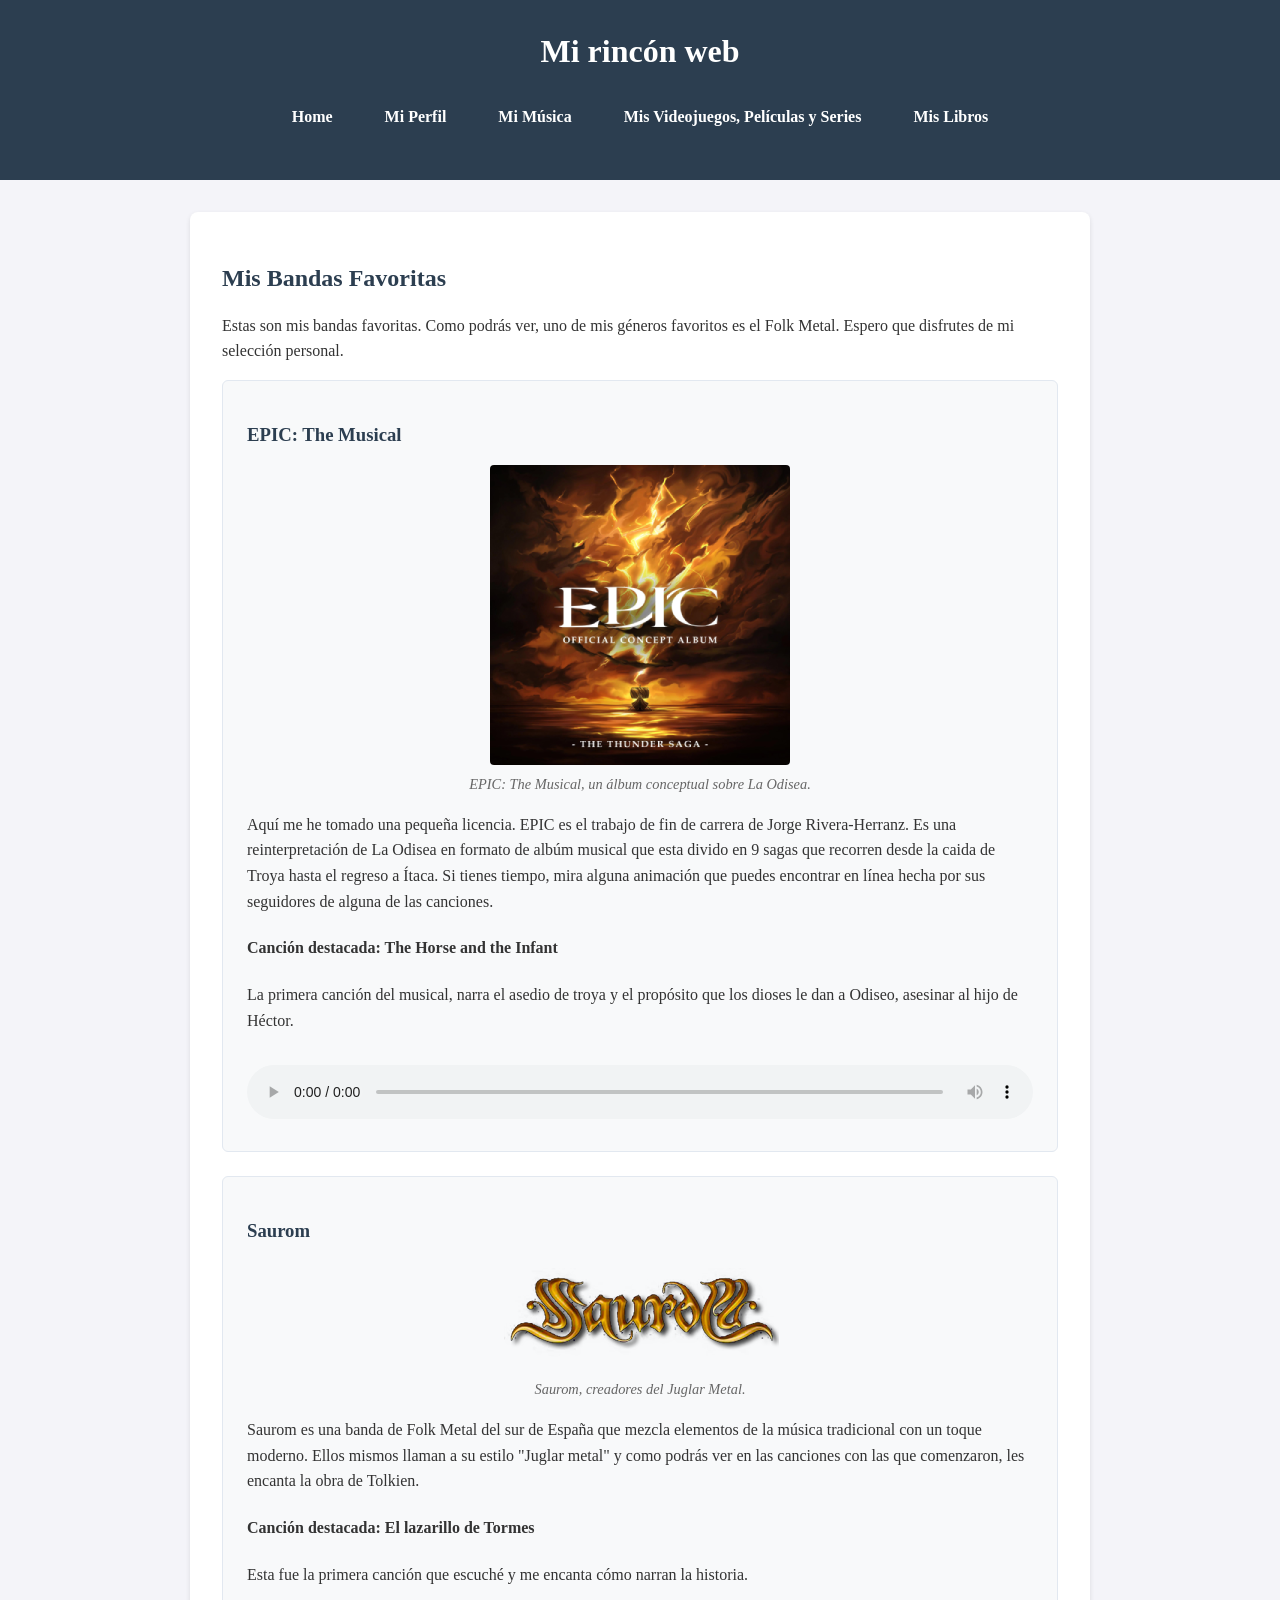
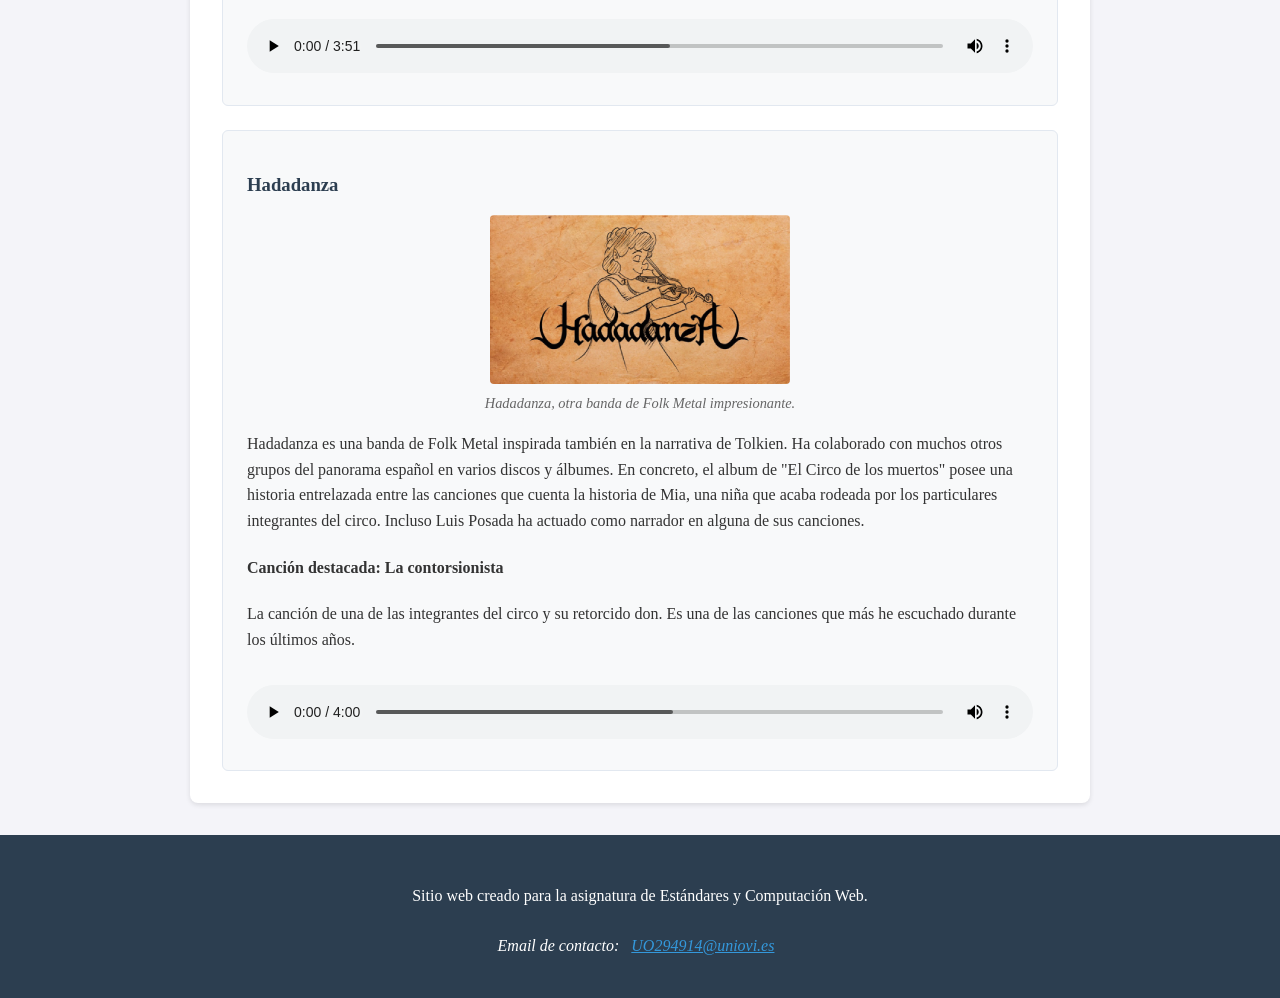
==== pagina-personal/audio.html @ d8413538 "Add files via upload" ====
<!DOCTYPE html>
<html lang="es">
<head>
    <meta charset="UTF-8">
    <meta name="viewport" content="width=device-width, initial-scale=1.0">
    <title>Mi Música - Mi rincón web</title>
    <meta name="description" content="Recopilación de mis bandas favoritas.">
    <link rel="stylesheet" href="style.css">
</head>
<body>
    <header>
        <h1>Mi rincón web</h1>
        <nav>
            <a href="index.html">Home</a>
            <a href="profile.html">Mi Perfil</a>
            <a href="audio.html">Mi Música</a>
            <a href="multimedia.html">Mis Videojuegos, Películas y Series</a>
            <a href="books.html">Mis Libros</a>
        </nav>
    </header>

    <main>
        <section>
            <h2>Mis Bandas Favoritas</h2>
            <p>Estas son mis bandas favoritas. Como podrás ver, uno de mis géneros favoritos es el Folk Metal. Espero que disfrutes de mi selección personal.</p>

            <article>
                <h3>EPIC: The Musical</h3>
                <figure>
                    <img src="multimedia/photo/epic.png" alt="Logo de EPIC: The Musical">
                    <figcaption>EPIC: The Musical, un álbum conceptual sobre La Odisea.</figcaption>
                </figure>
                <p>Aquí me he tomado una pequeña licencia. EPIC es el trabajo de fin de carrera de Jorge Rivera-Herranz. Es una reinterpretación de La Odisea en formato de albúm musical que esta divido en 9 sagas que recorren desde la caida de Troya hasta el regreso a Ítaca. Si tienes tiempo, mira alguna animación que puedes encontrar en línea hecha por sus seguidores de alguna de las canciones.</p>
                <h4>Canción destacada: The Horse and the Infant</h4>
                <p>La primera canción del musical, narra el asedio de troya y el propósito que los dioses le dan a Odiseo, asesinar al hijo de Héctor.</p>
                <audio controls preload="metadata">
                    <source src="multimedia/audio/epic_song.mp3" type="audio/mpeg">
                    Tu navegador no soporta el elemento de audio.
                </audio>
            </article>
            
            <article>
                <h3>Saurom</h3>
                <figure>
                    <img src="multimedia/photo/saurom.png" alt="Logo de Saurom">
                    <figcaption>Saurom, creadores del Juglar Metal.</figcaption>
                </figure>
                <p>Saurom es una banda de Folk Metal del sur de España que mezcla elementos de la música tradicional con un toque moderno. Ellos mismos llaman a su estilo "Juglar metal" y como podrás ver en las canciones con las que comenzaron, les encanta la obra de Tolkien.</p>
                <h4>Canción destacada: El lazarillo de Tormes</h4>
                <p>Esta fue la primera canción que escuché y me encanta cómo narran la historia.</p>
                <audio controls preload="metadata">
                    <source src="multimedia/audio/saurom_song.mp3" type="audio/mpeg">
                    Tu navegador no soporta el elemento de audio.
                </audio>
            </article>

            <article>
                <h3>Hadadanza</h3>
                <figure>
                    <img src="multimedia/photo/hadadanza.png" alt="Logo de Hadadanza">
                    <figcaption>Hadadanza, otra banda de Folk Metal impresionante.</figcaption>
                </figure>
                <p>Hadadanza es una banda de Folk Metal inspirada también en la narrativa de Tolkien. Ha colaborado con muchos otros grupos del panorama español en varios discos y álbumes. En concreto, el album de "El Circo de los muertos" posee una historia entrelazada entre las canciones que cuenta la historia de Mia, una niña que acaba rodeada por los particulares integrantes del circo. Incluso Luis Posada ha actuado como narrador en alguna de sus canciones.</p>                
                <h4>Canción destacada: La contorsionista</h4>
                <p>La canción de una de las integrantes del circo y su retorcido don. Es una de las canciones que más he escuchado durante los últimos años.</p>
                <audio controls preload="metadata">
                    <source src="multimedia/audio/hadadanza_song.mp3" type="audio/mpeg">
                    Tu navegador no soporta el elemento de audio.
                </audio>
            </article>

        </section>
    </main>

    <footer>
        <p>Sitio web creado para la asignatura de Estándares y Computación Web.</p>
        <address>
            Email de contacto: <a href="mailto:UO294914@uniovi.es">UO294914@uniovi.es</a>
        </address>
    </footer>
</body>
</html>
---- pagina-personal/style.css ----
body {
    line-height: 1.6;
    margin: 0;
    padding: 0;
    background-color: #f4f4f9;
    color: #333;
}

header {
    background-color: #2c3e50;
    color: white;
    padding: 1rem;
    text-align: center;
}

nav {
    display: flex;
    justify-content: center;
    flex-wrap: wrap; 
    gap: 1rem;
    margin-top: 1rem;
}

nav a, 
nav a:visited {
    color: #ffffff;
    text-decoration: none; 
    font-weight: bold;
    padding: 1rem;
    border-radius: 0.25rem;
    border: 0.125rem solid transparent;
    transition: all 0.3s ease;
    display: inline-block;
}

nav a:hover, 
nav a:focus {
    background-color: #ffffff;
    color: #2c3e50;
    border: 0.125rem solid #ffffff;
    outline: none;
}

main {
    max-width: 56.25rem;
    margin: 1rem auto;
    padding: 0 1rem;
}

section {
    background: white;
    padding: 1.5rem;
    margin-bottom: 2rem;
    border-radius: 0.5rem;
    box-shadow: 0 0.125rem 0.3125rem rgba(0,0,0,0.1);
}

h1, h2, h3 {
    color: #2c3e50;
    line-height: 1.2;
}

header h1 {
    color: white;
    font-size: 2rem;
    margin: 0;
}

figure {
    margin: 0;
    text-align: center;
}

img {
    max-width: 100%;
    height: auto;
    border-radius: 0.25rem;
    display: block;
    margin: 0 auto;
}

video {
    width: 100%;
    max-width: 100%;
    height: auto;
    aspect-ratio: 16 / 9;
    border-radius: 0.25rem;
    display: block;
    margin: 0 auto;
    background-color: #000000;
    object-fit: contain;
}

figcaption {
    font-size: 0.9rem;
    color: #666;
    margin-top: 0.5rem;
    font-style: italic;
}

audio {
    width: 100%;
    margin-top: 1rem;
}

form {
    display: flex;
    flex-direction: column;
    gap: 1.25rem;
}

fieldset {
    border: 0.0625rem solid #ccc;
    border-radius: 0.25rem;
    padding: 1rem;
}

legend {
    font-weight: bold;
    color: #2c3e50;
}

label {
    font-weight: bold;
    margin-bottom: 0.25rem;
    display: block;
}

input, textarea, button {
    padding: 0.75rem;
    font-size: 1rem;
    font-family: inherit;
    border: 0.0625rem solid #ccc;
    border-radius: 0.25rem;
    width: 100%;
    box-sizing: border-box;
}

button {
    background-color: #3498db;
    color: white;
    border: none;
    cursor: pointer;
    font-weight: bold;
    min-height: 2.75rem;
    transition: background-color 0.3s ease;
}

button:hover,
button:focus {
    background-color: #2980b9;
    outline: none;
}

footer {
    text-align: center;
    padding: 2rem 1rem;
    background-color: #2c3e50;
    color: white;
    margin-top: auto;
}

footer a {
    color: #3498db;
    padding: 0.5rem;
    display: inline-block;
}

article {
    background-color: #f8f9fa;
    border: 0.0625rem solid #e2e8f0;
    border-radius: 0.375rem;
    padding: 1.5rem;
    margin-bottom: 1.5rem;
}

article:last-child {
    margin-bottom: 0;
}

@media (min-width: 48rem) {
    header {
        padding: 2rem;
    }
    main {
        margin: 2rem auto;
    }
    section {
        padding: 2rem;
    }
}
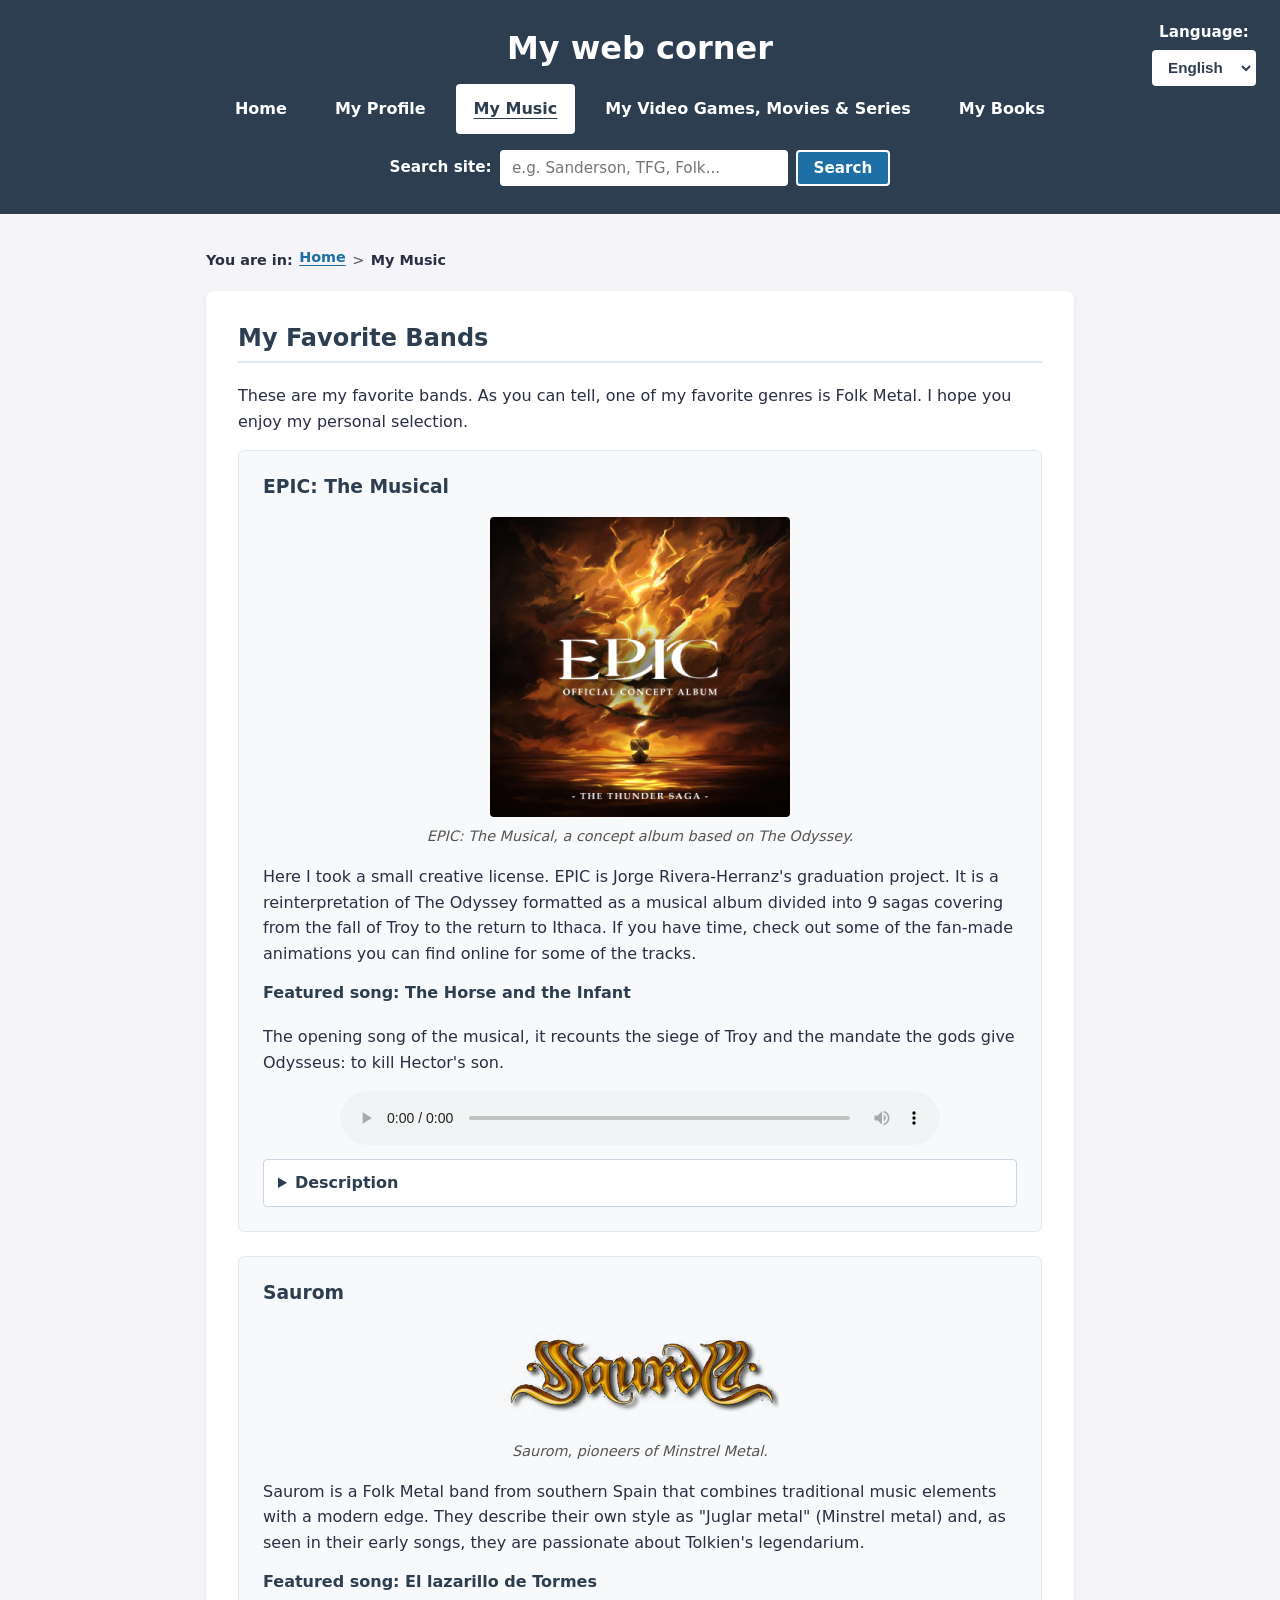
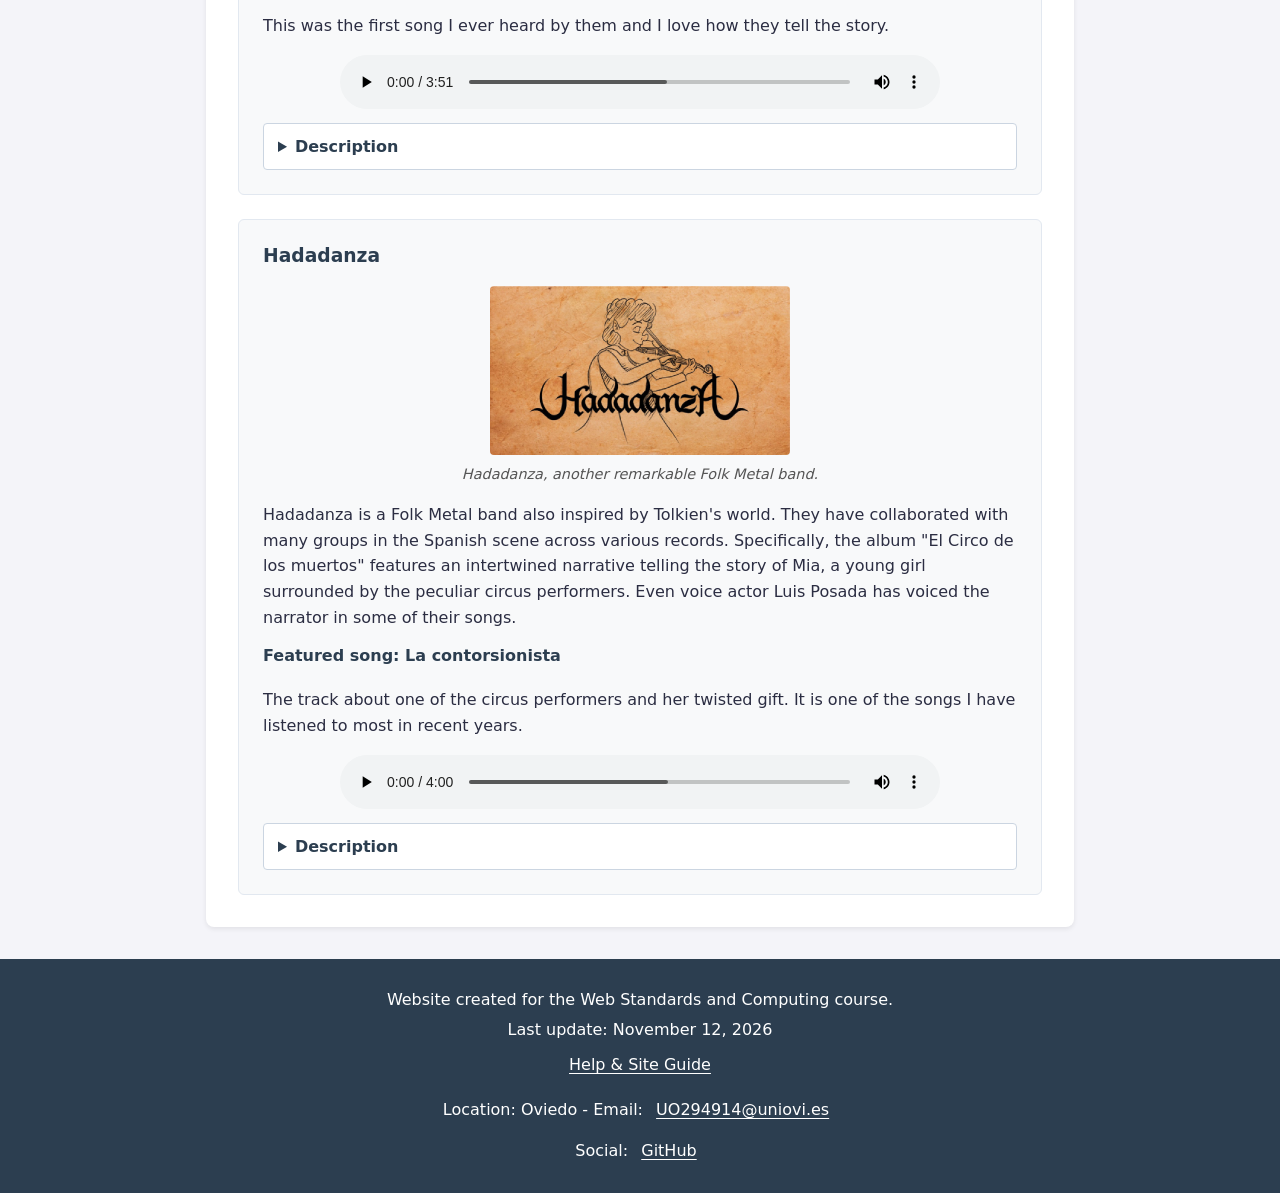
==== commit 5629b8d4: "Actualizacion completa del sitio web personal: accesibilidad WCAG AAA, buscador semantico, i18n ES/E" ====
--- a/pagina-personal/audio.html
+++ b/pagina-personal/audio.html
@@ -1,82 +1,124 @@
-<!DOCTYPE html>
-<html lang="es">
-<head>
-    <meta charset="UTF-8">
-    <meta name="viewport" content="width=device-width, initial-scale=1.0">
-    <title>Mi Música - Mi rincón web</title>
-    <meta name="description" content="Recopilación de mis bandas favoritas.">
-    <link rel="stylesheet" href="style.css">
-</head>
-<body>
-    <header>
-        <h1>Mi rincón web</h1>
-        <nav>
-            <a href="index.html">Home</a>
-            <a href="profile.html">Mi Perfil</a>
-            <a href="audio.html">Mi Música</a>
-            <a href="multimedia.html">Mis Videojuegos, Películas y Series</a>
-            <a href="books.html">Mis Libros</a>
-        </nav>
-    </header>
-
-    <main>
-        <section>
-            <h2>Mis Bandas Favoritas</h2>
-            <p>Estas son mis bandas favoritas. Como podrás ver, uno de mis géneros favoritos es el Folk Metal. Espero que disfrutes de mi selección personal.</p>
-
-            <article>
-                <h3>EPIC: The Musical</h3>
-                <figure>
-                    <img src="multimedia/photo/epic.png" alt="Logo de EPIC: The Musical">
-                    <figcaption>EPIC: The Musical, un álbum conceptual sobre La Odisea.</figcaption>
-                </figure>
-                <p>Aquí me he tomado una pequeña licencia. EPIC es el trabajo de fin de carrera de Jorge Rivera-Herranz. Es una reinterpretación de La Odisea en formato de albúm musical que esta divido en 9 sagas que recorren desde la caida de Troya hasta el regreso a Ítaca. Si tienes tiempo, mira alguna animación que puedes encontrar en línea hecha por sus seguidores de alguna de las canciones.</p>
-                <h4>Canción destacada: The Horse and the Infant</h4>
-                <p>La primera canción del musical, narra el asedio de troya y el propósito que los dioses le dan a Odiseo, asesinar al hijo de Héctor.</p>
-                <audio controls preload="metadata">
-                    <source src="multimedia/audio/epic_song.mp3" type="audio/mpeg">
-                    Tu navegador no soporta el elemento de audio.
-                </audio>
-            </article>
-            
-            <article>
-                <h3>Saurom</h3>
-                <figure>
-                    <img src="multimedia/photo/saurom.png" alt="Logo de Saurom">
-                    <figcaption>Saurom, creadores del Juglar Metal.</figcaption>
-                </figure>
-                <p>Saurom es una banda de Folk Metal del sur de España que mezcla elementos de la música tradicional con un toque moderno. Ellos mismos llaman a su estilo "Juglar metal" y como podrás ver en las canciones con las que comenzaron, les encanta la obra de Tolkien.</p>
-                <h4>Canción destacada: El lazarillo de Tormes</h4>
-                <p>Esta fue la primera canción que escuché y me encanta cómo narran la historia.</p>
-                <audio controls preload="metadata">
-                    <source src="multimedia/audio/saurom_song.mp3" type="audio/mpeg">
-                    Tu navegador no soporta el elemento de audio.
-                </audio>
-            </article>
-
-            <article>
-                <h3>Hadadanza</h3>
-                <figure>
-                    <img src="multimedia/photo/hadadanza.png" alt="Logo de Hadadanza">
-                    <figcaption>Hadadanza, otra banda de Folk Metal impresionante.</figcaption>
-                </figure>
-                <p>Hadadanza es una banda de Folk Metal inspirada también en la narrativa de Tolkien. Ha colaborado con muchos otros grupos del panorama español en varios discos y álbumes. En concreto, el album de "El Circo de los muertos" posee una historia entrelazada entre las canciones que cuenta la historia de Mia, una niña que acaba rodeada por los particulares integrantes del circo. Incluso Luis Posada ha actuado como narrador en alguna de sus canciones.</p>                
-                <h4>Canción destacada: La contorsionista</h4>
-                <p>La canción de una de las integrantes del circo y su retorcido don. Es una de las canciones que más he escuchado durante los últimos años.</p>
-                <audio controls preload="metadata">
-                    <source src="multimedia/audio/hadadanza_song.mp3" type="audio/mpeg">
-                    Tu navegador no soporta el elemento de audio.
-                </audio>
-            </article>
-
-        </section>
-    </main>
-
-    <footer>
-        <p>Sitio web creado para la asignatura de Estándares y Computación Web.</p>
-        <address>
-            Email de contacto: <a href="mailto:UO294914@uniovi.es">UO294914@uniovi.es</a>
-        </address>
-    </footer>
-</body>
+<!DOCTYPE html>
+<html lang="es">
+<head>
+    <meta charset="UTF-8">
+    <meta name="viewport" content="width=device-width, initial-scale=1.0">
+    <title>Mi Música - Mi rincón web</title>
+    <meta name="description" content="Recopilación de mis bandas favoritas.">
+    <link rel="icon" href="favicon.svg" type="image/svg+xml">
+    <link rel="stylesheet" href="style.css">
+</head>
+<body data-pagina="audio">
+    <a href="#contenido-principal" data-i18n="salto_contenido">Saltar al contenido</a>
+    <header>
+        <h1><a href="index.html" data-i18n="sitio_titulo">Mi rincón web</a></h1>
+        <nav aria-label="Navegación principal">
+            <ul>
+                <li><a href="index.html" data-i18n="nav_inicio">Inicio</a></li>
+                <li><a href="profile.html" data-i18n="nav_perfil">Mi Perfil</a></li>
+                <li><a href="audio.html" aria-current="page" data-i18n="nav_musica">Mi Música</a></li>
+                <li><a href="multimedia.html" data-i18n="nav_multimedia">Mis Videojuegos, Películas y Series</a></li>
+                <li><a href="books.html" data-i18n="nav_libros">Mis Libros</a></li>
+            </ul>
+        </nav>
+        <search>
+            <form action="buscar.html" method="get">
+                <label for="campo-busqueda" data-i18n="buscar_label">Buscar en el sitio:</label>
+                <input type="search" id="campo-busqueda" name="q" placeholder="Ej. Sanderson, TFG, Folk..." required data-i18n-placeholder="buscar_placeholder">
+                <button type="submit" data-i18n="buscar_boton">Buscar</button>
+            </form>
+        </search>
+        <form action="#" method="get" aria-label="Selector de idioma">
+            <label for="selector-idioma" data-i18n="label_idioma">Idioma:</label>
+            <select id="selector-idioma" name="idioma">
+                <option value="es">Español</option>
+                <option value="en">English</option>
+            </select>
+        </form>
+    </header>
+
+    <main id="contenido-principal">
+        <nav aria-label="Migas de pan">
+            <p data-i18n="migas_estas_en">Estás en:</p>
+            <ol>
+                <li><a href="index.html" data-i18n="nav_inicio">Inicio</a></li>
+                <li aria-current="page"><strong data-i18n="nav_musica">Mi Música</strong></li>
+            </ol>
+        </nav>
+        <section>
+            <h2 data-i18n="audio_h2">Mis Bandas Favoritas</h2>
+            <p data-i18n="audio_intro">Estas son mis bandas favoritas. Como podrás ver, uno de mis géneros favoritos es el Folk Metal. Espero que disfrutes de mi selección personal.</p>
+
+            <article id="epic">
+                <h3>EPIC: The Musical</h3>
+                <figure>
+                    <img src="multimedia/photo/epic.png" alt="Logo de EPIC: The Musical" width="300" height="300" data-i18n-alt="audio_epic_alt">
+                    <figcaption data-i18n="audio_epic_fig">EPIC: The Musical, un álbum conceptual sobre La Odisea.</figcaption>
+                </figure>
+                <p data-i18n="audio_epic_p">Aquí me he tomado una pequeña licencia. EPIC es el trabajo de fin de carrera de Jorge Rivera-Herranz. Es una reinterpretación de La Odisea en formato de álbum musical que está dividido en 9 sagas que recorren desde la caída de Troya hasta el regreso a Ítaca. Si tienes tiempo, mira alguna animación que puedes encontrar en línea hecha por sus seguidores de alguna de las canciones.</p>
+                <h4 data-i18n="audio_epic_cancion_h4">Canción destacada: The Horse and the Infant</h4>
+                <p data-i18n="audio_epic_cancion_p">La primera canción del musical, narra el asedio de Troya y el propósito que los dioses le dan a Odiseo, asesinar al hijo de Héctor.</p>
+                <audio controls preload="metadata">
+                    <source src="multimedia/audio/epic_song.mp3" type="audio/mpeg">
+                    Tu navegador no soporta el elemento de audio.
+                </audio>
+                <details>
+                    <summary data-i18n="audio_desc_summary">Descripción</summary>
+                    <p data-i18n="audio_epic_desc_p">Fragmento de <cite>The Horse and the Infant</cite>, tema de apertura de <cite>EPIC: The Musical</cite>. Pieza narrativa sobre el asedio de Troya y la encrucijada que los dioses plantean a Odiseo respecto al hijo de Héctor.</p>
+                </details>
+            </article>
+            
+            <article id="saurom">
+                <h3>Saurom</h3>
+                <figure>
+                    <img src="multimedia/photo/saurom.png" alt="Logo de Saurom" width="277" height="109" loading="lazy" data-i18n-alt="audio_saurom_alt">
+                    <figcaption data-i18n="audio_saurom_fig">Saurom, creadores del Juglar Metal.</figcaption>
+                </figure>
+                <p data-i18n="audio_saurom_p">Saurom es una banda de Folk Metal del sur de España que mezcla elementos de la música tradicional con un toque moderno. Ellos mismos llaman a su estilo "Juglar metal" y como podrás ver en las canciones con las que comenzaron, les encanta la obra de Tolkien.</p>
+                <h4 data-i18n="audio_saurom_cancion_h4">Canción destacada: El lazarillo de Tormes</h4>
+                <p data-i18n="audio_saurom_cancion_p">Esta fue la primera canción que escuché y me encanta cómo narran la historia.</p>
+                <audio controls preload="metadata">
+                    <source src="multimedia/audio/saurom_song.mp3" type="audio/mpeg">
+                    Tu navegador no soporta el elemento de audio.
+                </audio>
+                <details>
+                    <summary data-i18n="audio_desc_summary">Descripción</summary>
+                    <p data-i18n="audio_saurom_desc_p">Fragmento de <cite>El lazarillo de Tormes</cite>, de Saurom. Canción de Folk Metal ("Juglar metal") con instrumentación tradicional y guitarra eléctrica centrada en la narración de la obra picaresca.</p>
+                </details>
+            </article>
+
+            <article id="hadadanza">
+                <h3>Hadadanza</h3>
+                <figure>
+                    <img src="multimedia/photo/hadadanza.png" alt="Logo de Hadadanza" width="300" height="169" loading="lazy" data-i18n-alt="audio_hadadanza_alt">
+                    <figcaption data-i18n="audio_hadadanza_fig">Hadadanza, otra banda de Folk Metal impresionante.</figcaption>
+                </figure>
+                <p data-i18n="audio_hadadanza_p">Hadadanza es una banda de Folk Metal inspirada también en la narrativa de Tolkien. Ha colaborado con muchos otros grupos del panorama español en varios discos y álbumes. En concreto, el álbum de "El Circo de los muertos" posee una historia entrelazada entre las canciones que cuenta la historia de Mia, una niña que acaba rodeada por los particulares integrantes del circo. Incluso Luis Posada ha actuado como narrador en alguna de sus canciones.</p>                
+                <h4 data-i18n="audio_hadadanza_cancion_h4">Canción destacada: La contorsionista</h4>
+                <p data-i18n="audio_hadadanza_cancion_p">La canción de una de las integrantes del circo y su retorcido don. Es una de las canciones que más he escuchado durante los últimos años.</p>
+                <audio controls preload="metadata">
+                    <source src="multimedia/audio/hadadanza_song.mp3" type="audio/mpeg">
+                    Tu navegador no soporta el elemento de audio.
+                </audio>
+                <details>
+                    <summary data-i18n="audio_desc_summary">Descripción</summary>
+                    <p data-i18n="audio_hadadanza_desc_p">Fragmento de <cite>La contorsionista</cite>, de Hadadanza. Tema de Folk Metal perteneciente al álbum conceptual <cite>El Circo de los muertos</cite>, sobre uno de los personajes del circo que rodea a Mia.</p>
+                </details>
+            </article>
+
+        </section>
+    </main>
+
+    <footer>
+        <p data-i18n="footer_asignatura">Sitio web creado para la asignatura de Estándares y Computación Web.</p>
+        <p data-i18n="footer_actualizacion">Última actualización: <time datetime="2026-11-12">12 de noviembre de 2026</time></p>
+        <p><a href="ayuda.html" data-i18n="footer_ayuda">Ayuda y Guía del Sitio</a></p>
+        <address>
+            <p data-i18n="footer_contacto">Ubicación: Oviedo - Email: <a href="mailto:UO294914@uniovi.es">UO294914@uniovi.es</a></p>
+            <p data-i18n="footer_redes">Redes: <a href="https://github.com/IgnacioLLA" target="_blank" rel="noopener noreferrer">GitHub</a></p>
+        </address>
+    </footer>
+    <script src="translations.js" defer></script>
+    <script src="i18n.js" defer></script>
+</body>
 </html>
--- a/pagina-personal/style.css
+++ b/pagina-personal/style.css
@@ -1,191 +1,643 @@
-body {
-    line-height: 1.6;
-    margin: 0;
-    padding: 0;
-    background-color: #f4f4f9;
-    color: #333;
-}
-
-header {
-    background-color: #2c3e50;
-    color: white;
-    padding: 1rem;
-    text-align: center;
-}
-
-nav {
-    display: flex;
-    justify-content: center;
-    flex-wrap: wrap; 
-    gap: 1rem;
-    margin-top: 1rem;
-}
-
-nav a, 
-nav a:visited {
-    color: #ffffff;
-    text-decoration: none; 
-    font-weight: bold;
-    padding: 1rem;
-    border-radius: 0.25rem;
-    border: 0.125rem solid transparent;
-    transition: all 0.3s ease;
-    display: inline-block;
-}
-
-nav a:hover, 
-nav a:focus {
-    background-color: #ffffff;
-    color: #2c3e50;
-    border: 0.125rem solid #ffffff;
-    outline: none;
-}
-
-main {
-    max-width: 56.25rem;
-    margin: 1rem auto;
-    padding: 0 1rem;
-}
-
-section {
-    background: white;
-    padding: 1.5rem;
-    margin-bottom: 2rem;
-    border-radius: 0.5rem;
-    box-shadow: 0 0.125rem 0.3125rem rgba(0,0,0,0.1);
-}
-
-h1, h2, h3 {
-    color: #2c3e50;
-    line-height: 1.2;
-}
-
-header h1 {
-    color: white;
-    font-size: 2rem;
-    margin: 0;
-}
-
-figure {
-    margin: 0;
-    text-align: center;
-}
-
-img {
-    max-width: 100%;
-    height: auto;
-    border-radius: 0.25rem;
-    display: block;
-    margin: 0 auto;
-}
-
-video {
-    width: 100%;
-    max-width: 100%;
-    height: auto;
-    aspect-ratio: 16 / 9;
-    border-radius: 0.25rem;
-    display: block;
-    margin: 0 auto;
-    background-color: #000000;
-    object-fit: contain;
-}
-
-figcaption {
-    font-size: 0.9rem;
-    color: #666;
-    margin-top: 0.5rem;
-    font-style: italic;
-}
-
-audio {
-    width: 100%;
-    margin-top: 1rem;
-}
-
-form {
-    display: flex;
-    flex-direction: column;
-    gap: 1.25rem;
-}
-
-fieldset {
-    border: 0.0625rem solid #ccc;
-    border-radius: 0.25rem;
-    padding: 1rem;
-}
-
-legend {
-    font-weight: bold;
-    color: #2c3e50;
-}
-
-label {
-    font-weight: bold;
-    margin-bottom: 0.25rem;
-    display: block;
-}
-
-input, textarea, button {
-    padding: 0.75rem;
-    font-size: 1rem;
-    font-family: inherit;
-    border: 0.0625rem solid #ccc;
-    border-radius: 0.25rem;
-    width: 100%;
-    box-sizing: border-box;
-}
-
-button {
-    background-color: #3498db;
-    color: white;
-    border: none;
-    cursor: pointer;
-    font-weight: bold;
-    min-height: 2.75rem;
-    transition: background-color 0.3s ease;
-}
-
-button:hover,
-button:focus {
-    background-color: #2980b9;
-    outline: none;
-}
-
-footer {
-    text-align: center;
-    padding: 2rem 1rem;
-    background-color: #2c3e50;
-    color: white;
-    margin-top: auto;
-}
-
-footer a {
-    color: #3498db;
-    padding: 0.5rem;
-    display: inline-block;
-}
-
-article {
-    background-color: #f8f9fa;
-    border: 0.0625rem solid #e2e8f0;
-    border-radius: 0.375rem;
-    padding: 1.5rem;
-    margin-bottom: 1.5rem;
-}
-
-article:last-child {
-    margin-bottom: 0;
-}
-
-@media (min-width: 48rem) {
-    header {
-        padding: 2rem;
-    }
-    main {
-        margin: 2rem auto;
-    }
-    section {
-        padding: 2rem;
-    }
-}+body {
+    font-family: system-ui, "Segoe UI", Roboto, Helvetica, Arial, sans-serif;
+    line-height: 1.6;
+    margin: 0;
+    padding: 0;
+    background-color: #f4f4f9;
+    color: #2b2d42;
+    display: flex;
+    flex-direction: column;
+    min-height: 100vh;
+}
+
+a {
+    color: #1d6fa5;
+    text-underline-offset: 0.2em;
+}
+
+a:hover {
+    color: #155885;
+}
+
+mark {
+    background-color: #fef08a;
+    color: #1e293b;
+    padding: 0.0625rem 0.25rem;
+    border-radius: 0.2rem;
+    font-weight: 600;
+}
+
+a:focus-visible,
+button:focus-visible,
+input:focus-visible,
+textarea:focus-visible,
+summary:focus-visible,
+select:focus-visible {
+    outline: 0.1875rem solid #f39c12;
+    outline-offset: 0.125rem;
+}
+
+body > a[href="#contenido-principal"] {
+    position: fixed;
+    top: 0.75rem;
+    left: -9999px;
+    z-index: 1000;
+    background-color: #ffffff;
+    color: #2c3e50;
+    padding: 0.625rem 1rem;
+    border-radius: 0.25rem;
+    font-weight: 700;
+    text-decoration: none;
+    box-shadow: 0 0.25rem 0.75rem rgba(0, 0, 0, 0.25);
+}
+
+body > a[href="#contenido-principal"]:focus {
+    left: 0.75rem;
+}
+
+header {
+    background-color: #2c3e50;
+    color: #ffffff;
+    padding: 2.5rem 0.75rem 1rem;
+    text-align: center;
+    position: relative;
+}
+
+header h1 {
+    color: #ffffff;
+    font-size: 1.625rem;
+    margin: 0;
+}
+
+header h1 a,
+header h1 a:visited {
+    color: #ffffff;
+    text-decoration: none;
+}
+
+header h1 a:hover,
+header h1 a:focus-visible {
+    color: #ffffff;
+    text-decoration: underline;
+    text-underline-offset: 0.2em;
+}
+
+header > p {
+    color: #e2e8f0;
+    font-size: 0.95rem;
+    margin: 0.35rem 0 0;
+}
+
+header nav {
+    margin-top: 0.75rem;
+}
+
+header nav ul {
+    list-style: none;
+    margin: 0;
+    padding: 0;
+    display: flex;
+    justify-content: center;
+    flex-wrap: wrap;
+    gap: 0.375rem;
+}
+
+header nav a,
+header nav a:visited {
+    color: #ffffff;
+    text-decoration: none;
+    font-weight: 600;
+    font-size: 0.95rem;
+    padding: 0.45rem 0.75rem;
+    min-height: 2.75rem;
+    box-sizing: border-box;
+    border-radius: 0.25rem;
+    border: 0.125rem solid transparent;
+    transition: background-color 0.2s ease, color 0.2s ease, border-color 0.2s ease;
+    display: inline-flex;
+    align-items: center;
+    justify-content: center;
+}
+
+header nav a:hover,
+header nav a:focus-visible {
+    background-color: #ffffff;
+    color: #2c3e50;
+    border-color: #ffffff;
+}
+
+header nav a[aria-current="page"] {
+    background-color: #ffffff;
+    color: #2c3e50;
+    font-weight: 700;
+    border-color: #ffffff;
+    text-decoration: underline;
+    text-underline-offset: 0.25em;
+}
+
+header search {
+    margin-top: 0.85rem;
+    display: flex;
+    justify-content: center;
+}
+
+header search form {
+    display: flex;
+    flex-direction: row;
+    flex-wrap: wrap;
+    align-items: center;
+    justify-content: center;
+    gap: 0.5rem;
+    width: 100%;
+    max-width: 34rem;
+}
+
+header search label {
+    font-size: 0.95rem;
+    font-weight: 600;
+    color: #ffffff;
+    margin-bottom: 0;
+    display: inline;
+}
+
+header search input[type="search"] {
+    flex: 1;
+    min-width: 12rem;
+    max-width: 18rem;
+    padding: 0.35rem 0.65rem;
+    font-size: 0.95rem;
+    background-color: #ffffff;
+    color: #2c3e50;
+    border: 0.125rem solid #ffffff;
+    border-radius: 0.25rem;
+    box-sizing: border-box;
+    min-height: 2.25rem;
+}
+
+header search button[type="submit"] {
+    padding: 0.35rem 1rem;
+    font-size: 0.95rem;
+    font-weight: 700;
+    background-color: #1d6fa5;
+    color: #ffffff;
+    border: 0.125rem solid #ffffff;
+    border-radius: 0.25rem;
+    cursor: pointer;
+    min-height: 2.25rem;
+    width: auto;
+    transition: background-color 0.2s ease, color 0.2s ease;
+}
+
+header search button[type="submit"]:hover,
+header search button[type="submit"]:focus-visible {
+    background-color: #ffffff;
+    color: #2c3e50;
+}
+
+header form[aria-label="Selector de idioma"] {
+    position: absolute;
+    top: 0.6rem;
+    right: 0.75rem;
+    display: inline-flex;
+    align-items: center;
+    gap: 0.35rem;
+    margin: 0;
+}
+
+header form[aria-label="Selector de idioma"] label {
+    font-size: 0.85rem;
+    font-weight: 600;
+    color: #ffffff;
+    margin-bottom: 0;
+    display: inline;
+}
+
+header form[aria-label="Selector de idioma"] select {
+    background-color: #ffffff;
+    color: #2c3e50;
+    font-size: 0.85rem;
+    font-weight: 600;
+    padding: 0.25rem 0.5rem;
+    border: 0.125rem solid #ffffff;
+    border-radius: 0.25rem;
+    cursor: pointer;
+    min-height: 2rem;
+    width: auto;
+}
+
+main {
+    width: 100%;
+    max-width: 56.25rem;
+    box-sizing: border-box;
+    margin: 1rem auto;
+    padding: 0 0.75rem;
+    flex: 1;
+}
+
+nav[aria-label="Migas de pan"] {
+    display: flex;
+    flex-wrap: wrap;
+    align-items: center;
+    gap: 0.4rem;
+    margin-bottom: 1rem;
+    font-size: 0.9rem;
+    color: #2b2d42;
+}
+
+nav[aria-label="Migas de pan"] p {
+    margin: 0;
+    font-weight: 600;
+}
+
+nav[aria-label="Migas de pan"] ol {
+    list-style: none;
+    margin: 0;
+    padding: 0;
+    display: flex;
+    flex-wrap: wrap;
+    align-items: center;
+    gap: 0.4rem;
+}
+
+nav[aria-label="Migas de pan"] li {
+    display: inline-flex;
+    align-items: center;
+}
+
+nav[aria-label="Migas de pan"] li + li::before {
+    content: ">";
+    margin-right: 0.4rem;
+    color: #555555;
+    font-weight: 400;
+}
+
+nav[aria-label="Migas de pan"] a {
+    font-weight: 600;
+}
+
+section {
+    background-color: #ffffff;
+    padding: 1.125rem;
+    margin-bottom: 1.25rem;
+    border-radius: 0.5rem;
+    box-shadow: 0 0.125rem 0.3125rem rgba(0, 0, 0, 0.08);
+}
+
+article:target,
+section:target {
+    scroll-margin-top: 2rem;
+    box-shadow: 0 0 0 0.1875rem #2980b9, 0 0.25rem 0.625rem rgba(41, 128, 185, 0.25);
+    transition: box-shadow 0.3s ease;
+}
+
+section:last-child {
+    margin-bottom: 0;
+}
+
+h1, h2, h3, h4 {
+    color: #2c3e50;
+    line-height: 1.25;
+}
+
+h2,
+section > h3:first-child {
+    margin-top: 0;
+    padding-bottom: 0.5rem;
+    border-bottom: 0.125rem solid #e2e8f0;
+}
+
+h3, h4 {
+    margin-top: 0;
+}
+
+p {
+    margin-top: 0;
+}
+
+p:last-child {
+    margin-bottom: 0;
+}
+
+main ul {
+    padding-left: 1.25rem;
+    margin: 0.5rem 0 1rem;
+}
+
+main ul:last-child {
+    margin-bottom: 0;
+}
+
+main li {
+    margin-bottom: 0.4rem;
+}
+
+main li:last-child {
+    margin-bottom: 0;
+}
+
+section[aria-labelledby="resumen-secciones"] ul,
+section > ol,
+section[aria-labelledby="referencias-avales"] ul {
+    list-style: none;
+    padding-left: 0;
+    margin: 0;
+    display: grid;
+    grid-template-columns: 1fr;
+    gap: 1rem;
+}
+
+section[aria-labelledby="resumen-secciones"] li,
+section[aria-labelledby="referencias-avales"] li {
+    margin-bottom: 0;
+}
+
+section[aria-labelledby="resumen-secciones"] article,
+section[aria-labelledby="referencias-avales"] article {
+    height: 100%;
+    box-sizing: border-box;
+    margin-bottom: 0;
+}
+
+section > ol li {
+    background-color: #f8f9fa;
+    border: 0.0625rem solid #e2e8f0;
+    border-left: 0.25rem solid #1d6fa5;
+    border-radius: 0.375rem;
+    padding: 0.875rem 1rem;
+    margin-bottom: 0;
+}
+
+section > ol h3 {
+    margin-top: 0;
+    margin-bottom: 0.35rem;
+    font-size: 1.125rem;
+}
+
+section > ol p {
+    margin-bottom: 0.35rem;
+    font-size: 0.95rem;
+    line-height: 1.5;
+}
+
+section > ol p:last-child {
+    margin-bottom: 0;
+}
+
+section > ol h4,
+section[aria-labelledby="referencias-avales"] h4 {
+    margin-bottom: 0.35rem;
+}
+
+section[aria-labelledby="referencias-avales"] address {
+    font-style: normal;
+    font-size: 0.95rem;
+    margin-top: 0.5rem;
+}
+
+article {
+    background-color: #f8f9fa;
+    border: 0.0625rem solid #e2e8f0;
+    border-radius: 0.375rem;
+    padding: 1rem;
+    margin-bottom: 1rem;
+}
+
+article:last-child {
+    margin-bottom: 0;
+}
+
+figure {
+    margin: 0 0 1rem 0;
+    text-align: center;
+}
+
+img {
+    max-width: 100%;
+    height: auto;
+    border-radius: 0.25rem;
+    display: block;
+    margin: 0 auto;
+}
+
+video {
+    width: 100%;
+    max-width: 100%;
+    height: auto;
+    aspect-ratio: 16 / 9;
+    border-radius: 0.25rem;
+    display: block;
+    margin: 0 auto;
+    background-color: #000000;
+    object-fit: contain;
+}
+
+figcaption {
+    font-size: 0.9rem;
+    color: #555555;
+    margin-top: 0.5rem;
+    font-style: italic;
+}
+
+audio {
+    width: 100%;
+    max-width: 37.5rem;
+    display: block;
+    margin: 1rem auto 0;
+}
+
+details {
+    margin-top: 0.875rem;
+    padding: 0.625rem 0.875rem;
+    background-color: #ffffff;
+    border: 0.0625rem solid #cbd5e1;
+    border-radius: 0.25rem;
+}
+
+summary {
+    cursor: pointer;
+    font-weight: 600;
+    color: #2c3e50;
+}
+
+details p {
+    margin-top: 0.5rem;
+    margin-bottom: 0;
+    font-size: 0.95rem;
+}
+
+form {
+    display: flex;
+    flex-direction: column;
+    gap: 1.25rem;
+}
+
+fieldset {
+    border: 0.0625rem solid #ccc;
+    border-radius: 0.25rem;
+    padding: 1rem;
+}
+
+legend {
+    font-weight: bold;
+    color: #2c3e50;
+}
+
+label {
+    font-weight: bold;
+    margin-bottom: 0.25rem;
+    display: block;
+}
+
+input, textarea, button {
+    padding: 0.75rem;
+    font-size: 1rem;
+    font-family: inherit;
+    border: 0.0625rem solid #ccc;
+    border-radius: 0.25rem;
+    width: 100%;
+    box-sizing: border-box;
+}
+
+button {
+    background-color: #1d6fa5;
+    color: #ffffff;
+    border: none;
+    cursor: pointer;
+    font-weight: bold;
+    min-height: 2.75rem;
+    transition: background-color 0.2s ease;
+}
+
+button:hover,
+button:focus-visible {
+    background-color: #155885;
+}
+
+address {
+    font-style: normal;
+}
+
+section#retroalimentacion address {
+    background-color: #f8f9fa;
+    border: 0.0625rem solid #e2e8f0;
+    border-left: 0.25rem solid #1d6fa5;
+    border-radius: 0.375rem;
+    padding: 1rem 1.25rem;
+    margin: 1.25rem 0;
+}
+
+section#retroalimentacion address ul {
+    list-style: none;
+    padding-left: 0;
+    margin: 0;
+}
+
+section#retroalimentacion address li {
+    margin-bottom: 0.5rem;
+    font-size: 1rem;
+}
+
+section#retroalimentacion address li:last-child {
+    margin-bottom: 0;
+}
+
+footer {
+    text-align: center;
+    padding: 1.5rem 1rem;
+    background-color: #2c3e50;
+    color: #ffffff;
+    margin-top: auto;
+}
+
+footer p {
+    margin: 0.25rem 0;
+}
+
+footer address {
+    font-style: normal;
+    margin-top: 0.5rem;
+}
+
+footer a {
+    color: #ffffff;
+    text-decoration: underline;
+    text-underline-offset: 0.2em;
+    padding: 0.35rem 0.5rem;
+    border-radius: 0.25rem;
+    display: inline-block;
+    transition: background-color 0.2s ease, color 0.2s ease;
+}
+
+footer a:hover,
+footer a:focus-visible {
+    background-color: #ffffff;
+    color: #2c3e50;
+}
+
+@media (min-width: 48rem) {
+    header {
+        padding: 1.75rem 1rem;
+    }
+
+    header {
+        padding: 1.75rem 1rem;
+    }
+
+    header h1 {
+        font-size: 2rem;
+    }
+
+    header nav {
+        margin-top: 1rem;
+    }
+
+    header search {
+        margin-top: 1rem;
+    }
+
+    header form[aria-label="Selector de idioma"] {
+        top: 1.25rem;
+        right: 1.5rem;
+        margin-top: 0;
+    }
+
+    header form[aria-label="Selector de idioma"] label {
+        font-size: 0.95rem;
+    }
+
+    header form[aria-label="Selector de idioma"] select {
+        font-size: 0.95rem;
+        padding: 0.35rem 0.625rem;
+        min-height: 2.25rem;
+    }
+
+    header nav ul {
+        gap: 0.75rem;
+    }
+
+    header nav a,
+    header nav a:visited {
+        padding: 0.625rem 1rem;
+        font-size: 1rem;
+    }
+
+    main {
+        margin: 2rem auto;
+        padding: 0 1rem;
+    }
+
+    section {
+        padding: 2rem;
+        margin-bottom: 2rem;
+    }
+
+    article {
+        padding: 1.5rem;
+        margin-bottom: 1.5rem;
+    }
+
+    section[aria-labelledby="resumen-secciones"] ul,
+    section[aria-labelledby="referencias-avales"] ul {
+        grid-template-columns: repeat(2, 1fr);
+    }
+}
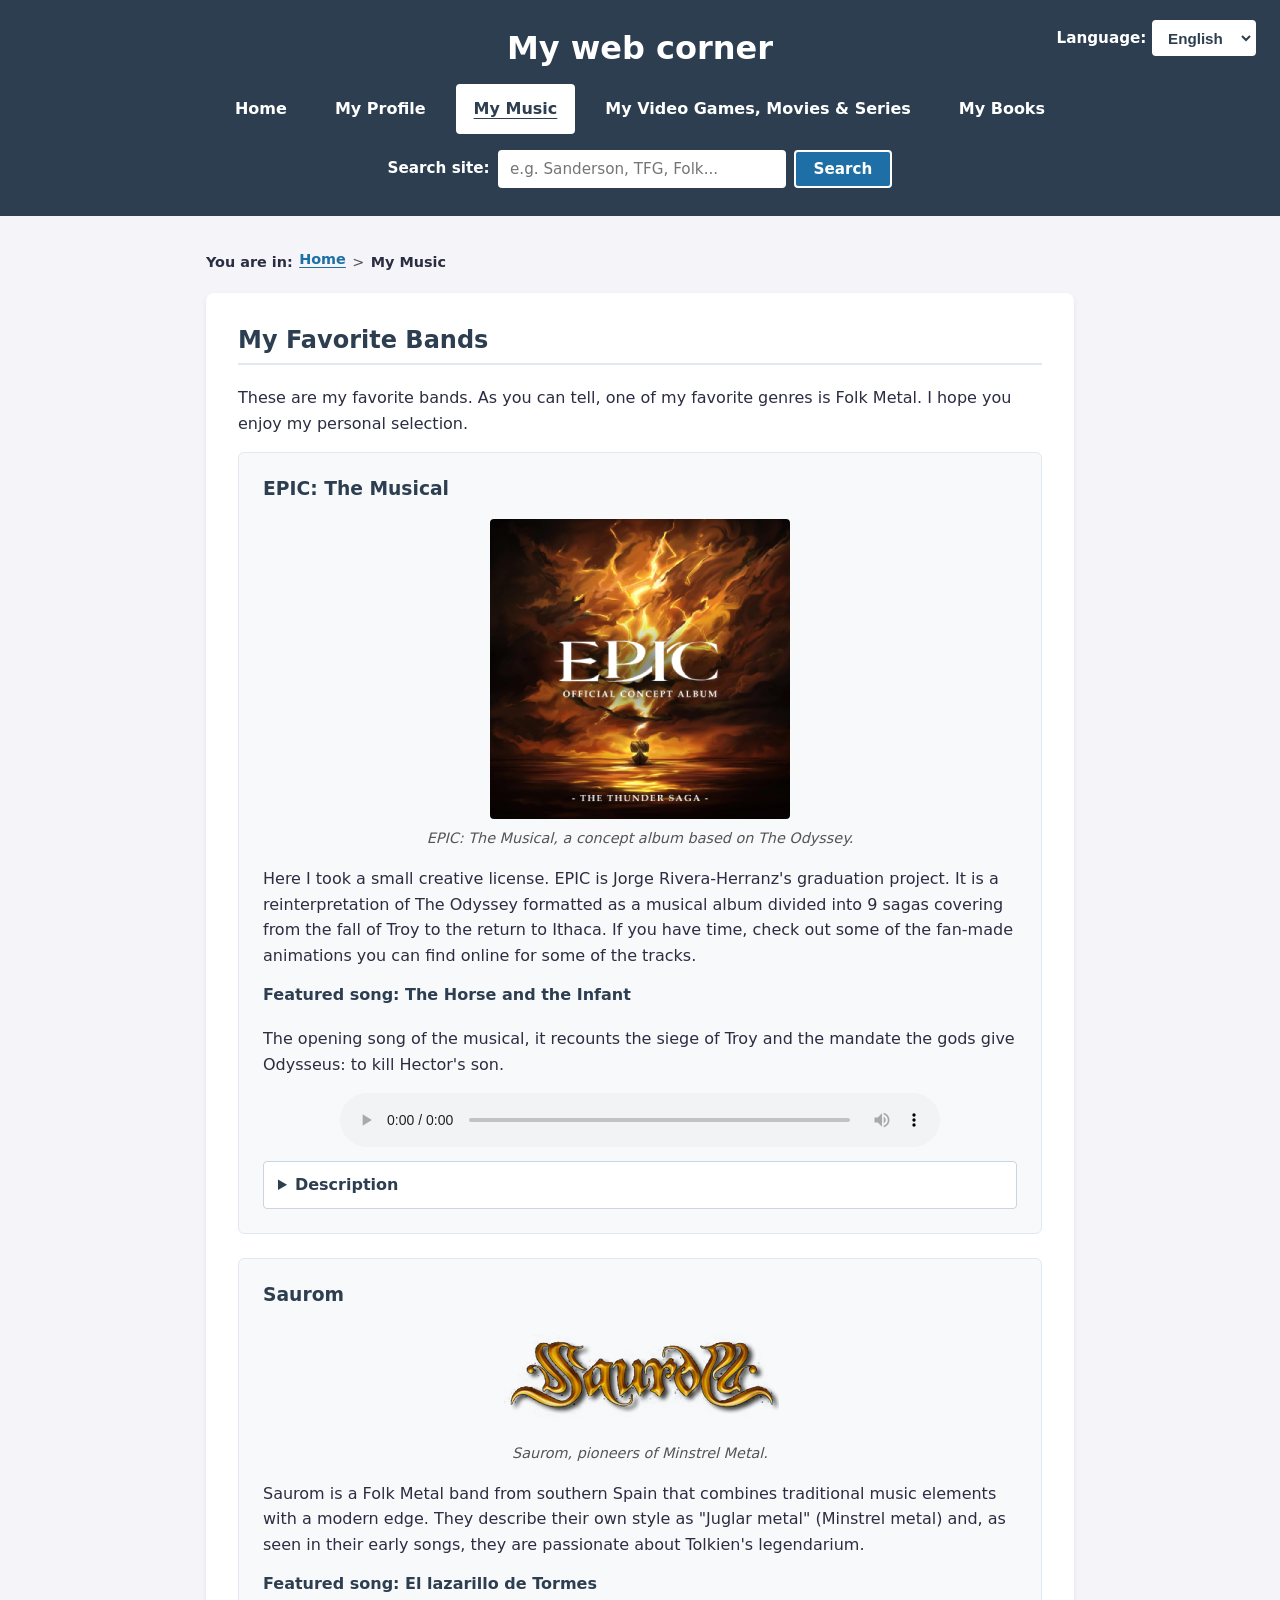
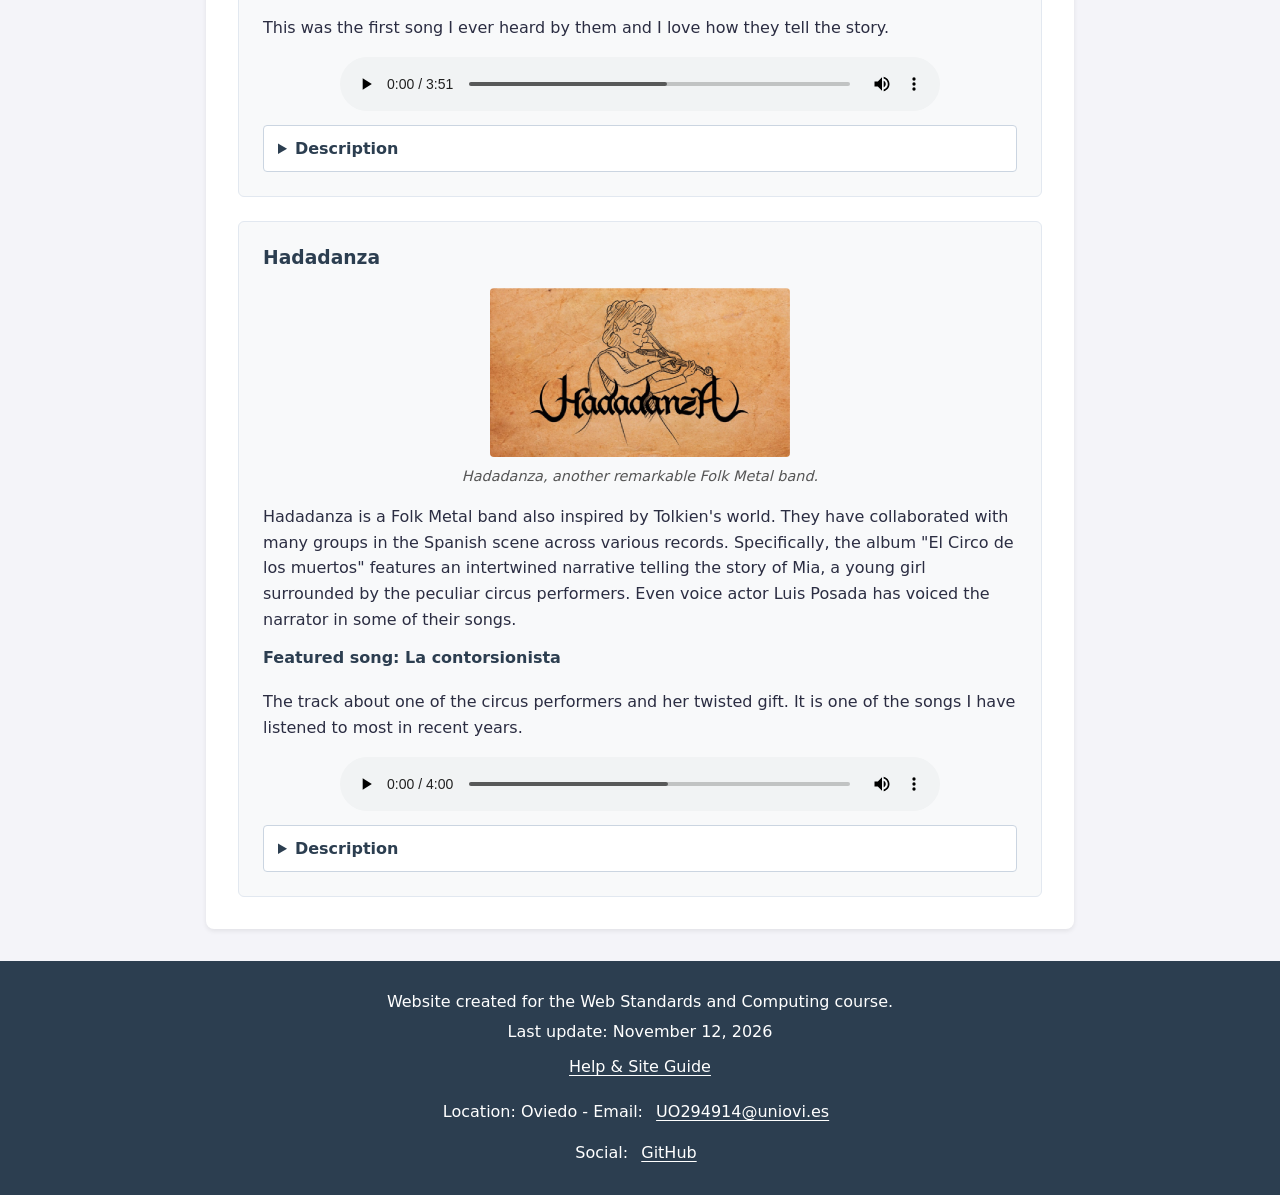
==== commit ff049cf7: "Scripts añadidos para microsoft clarity" ====
--- a/pagina-personal/audio.html
+++ b/pagina-personal/audio.html
@@ -7,6 +7,13 @@
     <meta name="description" content="Recopilación de mis bandas favoritas.">
     <link rel="icon" href="favicon.svg" type="image/svg+xml">
     <link rel="stylesheet" href="style.css">
+    <script type="text/javascript">
+        (function(c,l,a,r,i,t,y){
+            c[a]=c[a]||function(){(c[a].q=c[a].q||[]).push(arguments)};
+            t=l.createElement(r);t.async=1;t.src="https://www.clarity.ms/tag/"+i;
+            y=l.getElementsByTagName(r)[0];y.parentNode.insertBefore(t,y);
+        })(window, document, "clarity", "script", "zdlceg9i9p");
+    </script>
 </head>
 <body data-pagina="audio">
     <a href="#contenido-principal" data-i18n="salto_contenido">Saltar al contenido</a>
--- a/pagina-personal/style.css
+++ b/pagina-personal/style.css
@@ -58,15 +58,46 @@
 header {
     background-color: #2c3e50;
     color: #ffffff;
-    padding: 2.5rem 0.75rem 1rem;
+    padding: 0.75rem 0.75rem 1rem;
     text-align: center;
-    position: relative;
+}
+
+header form[aria-label="Selector de idioma"] {
+    display: inline-flex;
+    flex-direction: row;
+    justify-content: center;
+    align-items: center;
+    gap: 0.35rem;
+    margin: 0.625rem 0 0;
+    width: auto;
+}
+
+header form[aria-label="Selector de idioma"] label {
+    font-size: 0.85rem;
+    font-weight: 600;
+    color: #ffffff;
+    margin-bottom: 0;
+    display: inline;
+}
+
+header form[aria-label="Selector de idioma"] select {
+    background-color: #ffffff;
+    color: #2c3e50;
+    font-size: 0.85rem;
+    font-weight: 600;
+    padding: 0.25rem 0.5rem;
+    border: 0.125rem solid #ffffff;
+    border-radius: 0.25rem;
+    cursor: pointer;
+    min-height: 2rem;
+    width: auto;
 }
 
 header h1 {
     color: #ffffff;
-    font-size: 1.625rem;
+    font-size: 1.5rem;
     margin: 0;
+    line-height: 1.25;
 }
 
 header h1 a,
@@ -99,7 +130,11 @@
     display: flex;
     justify-content: center;
     flex-wrap: wrap;
-    gap: 0.375rem;
+    gap: 0.35rem;
+}
+
+header nav li {
+    display: inline-flex;
 }
 
 header nav a,
@@ -107,9 +142,9 @@
     color: #ffffff;
     text-decoration: none;
     font-weight: 600;
-    font-size: 0.95rem;
-    padding: 0.45rem 0.75rem;
-    min-height: 2.75rem;
+    font-size: 0.875rem;
+    padding: 0.4rem 0.625rem;
+    min-height: 2.5rem;
     box-sizing: border-box;
     border-radius: 0.25rem;
     border: 0.125rem solid transparent;
@@ -117,6 +152,7 @@
     display: inline-flex;
     align-items: center;
     justify-content: center;
+    text-align: center;
 }
 
 header nav a:hover,
@@ -139,6 +175,7 @@
     margin-top: 0.85rem;
     display: flex;
     justify-content: center;
+    width: 100%;
 }
 
 header search form {
@@ -153,29 +190,32 @@
 }
 
 header search label {
+    width: 100%;
+    display: block;
+    text-align: center;
     font-size: 0.95rem;
     font-weight: 600;
     color: #ffffff;
-    margin-bottom: 0;
-    display: inline;
+    margin-bottom: 0.25rem;
 }
 
 header search input[type="search"] {
-    flex: 1;
-    min-width: 12rem;
+    flex: 1 1 10rem;
+    min-width: 0;
     max-width: 18rem;
-    padding: 0.35rem 0.65rem;
+    padding: 0.4rem 0.65rem;
     font-size: 0.95rem;
     background-color: #ffffff;
     color: #2c3e50;
     border: 0.125rem solid #ffffff;
     border-radius: 0.25rem;
     box-sizing: border-box;
-    min-height: 2.25rem;
+    min-height: 2.375rem;
 }
 
 header search button[type="submit"] {
-    padding: 0.35rem 1rem;
+    flex: 0 0 auto;
+    padding: 0.4rem 1.125rem;
     font-size: 0.95rem;
     font-weight: 700;
     background-color: #1d6fa5;
@@ -183,7 +223,7 @@
     border: 0.125rem solid #ffffff;
     border-radius: 0.25rem;
     cursor: pointer;
-    min-height: 2.25rem;
+    min-height: 2.375rem;
     width: auto;
     transition: background-color 0.2s ease, color 0.2s ease;
 }
@@ -192,37 +232,6 @@
 header search button[type="submit"]:focus-visible {
     background-color: #ffffff;
     color: #2c3e50;
-}
-
-header form[aria-label="Selector de idioma"] {
-    position: absolute;
-    top: 0.6rem;
-    right: 0.75rem;
-    display: inline-flex;
-    align-items: center;
-    gap: 0.35rem;
-    margin: 0;
-}
-
-header form[aria-label="Selector de idioma"] label {
-    font-size: 0.85rem;
-    font-weight: 600;
-    color: #ffffff;
-    margin-bottom: 0;
-    display: inline;
-}
-
-header form[aria-label="Selector de idioma"] select {
-    background-color: #ffffff;
-    color: #2c3e50;
-    font-size: 0.85rem;
-    font-weight: 600;
-    padding: 0.25rem 0.5rem;
-    border: 0.125rem solid #ffffff;
-    border-radius: 0.25rem;
-    cursor: pointer;
-    min-height: 2rem;
-    width: auto;
 }
 
 main {
@@ -367,16 +376,24 @@
     margin-bottom: 0;
 }
 
-section > ol h3 {
+section > ol h3,
+section > ol h4 {
     margin-top: 0;
     margin-bottom: 0.35rem;
     font-size: 1.125rem;
+    color: #2c3e50;
 }
 
 section > ol p {
     margin-bottom: 0.35rem;
     font-size: 0.95rem;
     line-height: 1.5;
+}
+
+section > ol li p:first-of-type {
+    color: #475569;
+    font-size: 0.9rem;
+    margin-bottom: 0.4rem;
 }
 
 section > ol p:last-child {
@@ -574,13 +591,74 @@
     color: #2c3e50;
 }
 
+/* Media query para móviles estrechos (<= 28rem / 448px) */
+@media (max-width: 28rem) {
+    header {
+        padding: 0.625rem 0.5rem 0.875rem;
+    }
+
+    header h1 {
+        font-size: 1.35rem;
+    }
+
+    header nav a,
+    header nav a:visited {
+        font-size: 0.8125rem;
+        padding: 0.35rem 0.5rem;
+    }
+
+    header nav li:nth-child(4) {
+        width: 100%;
+    }
+
+    header nav li:nth-child(4) a {
+        width: 100%;
+    }
+
+    header search form {
+        gap: 0.375rem;
+    }
+
+    header search input[type="search"] {
+        flex: 1 1 7.5rem;
+    }
+
+    section {
+        padding: 1rem 0.75rem;
+    }
+
+    article {
+        padding: 0.75rem;
+    }
+
+    section#retroalimentacion address {
+        padding: 0.875rem 0.75rem;
+        margin: 1rem 0;
+    }
+}
+
+/* Media query para tablets y pantallas medianas (>= 36rem / 576px) */
+@media (min-width: 36rem) {
+    header h1 {
+        font-size: 1.75rem;
+    }
+
+    header nav ul {
+        gap: 0.5rem;
+    }
+
+    header nav a,
+    header nav a:visited {
+        font-size: 0.95rem;
+        padding: 0.5rem 0.75rem;
+    }
+}
+
+/* Media query para escritorio (>= 48rem / 768px) */
 @media (min-width: 48rem) {
     header {
         padding: 1.75rem 1rem;
-    }
-
-    header {
-        padding: 1.75rem 1rem;
+        position: relative;
     }
 
     header h1 {
@@ -595,10 +673,19 @@
         margin-top: 1rem;
     }
 
+    header search label {
+        width: auto;
+        display: inline;
+        text-align: left;
+        margin-bottom: 0;
+    }
+
     header form[aria-label="Selector de idioma"] {
+        position: absolute;
         top: 1.25rem;
         right: 1.5rem;
-        margin-top: 0;
+        margin: 0;
+        width: auto;
     }
 
     header form[aria-label="Selector de idioma"] label {
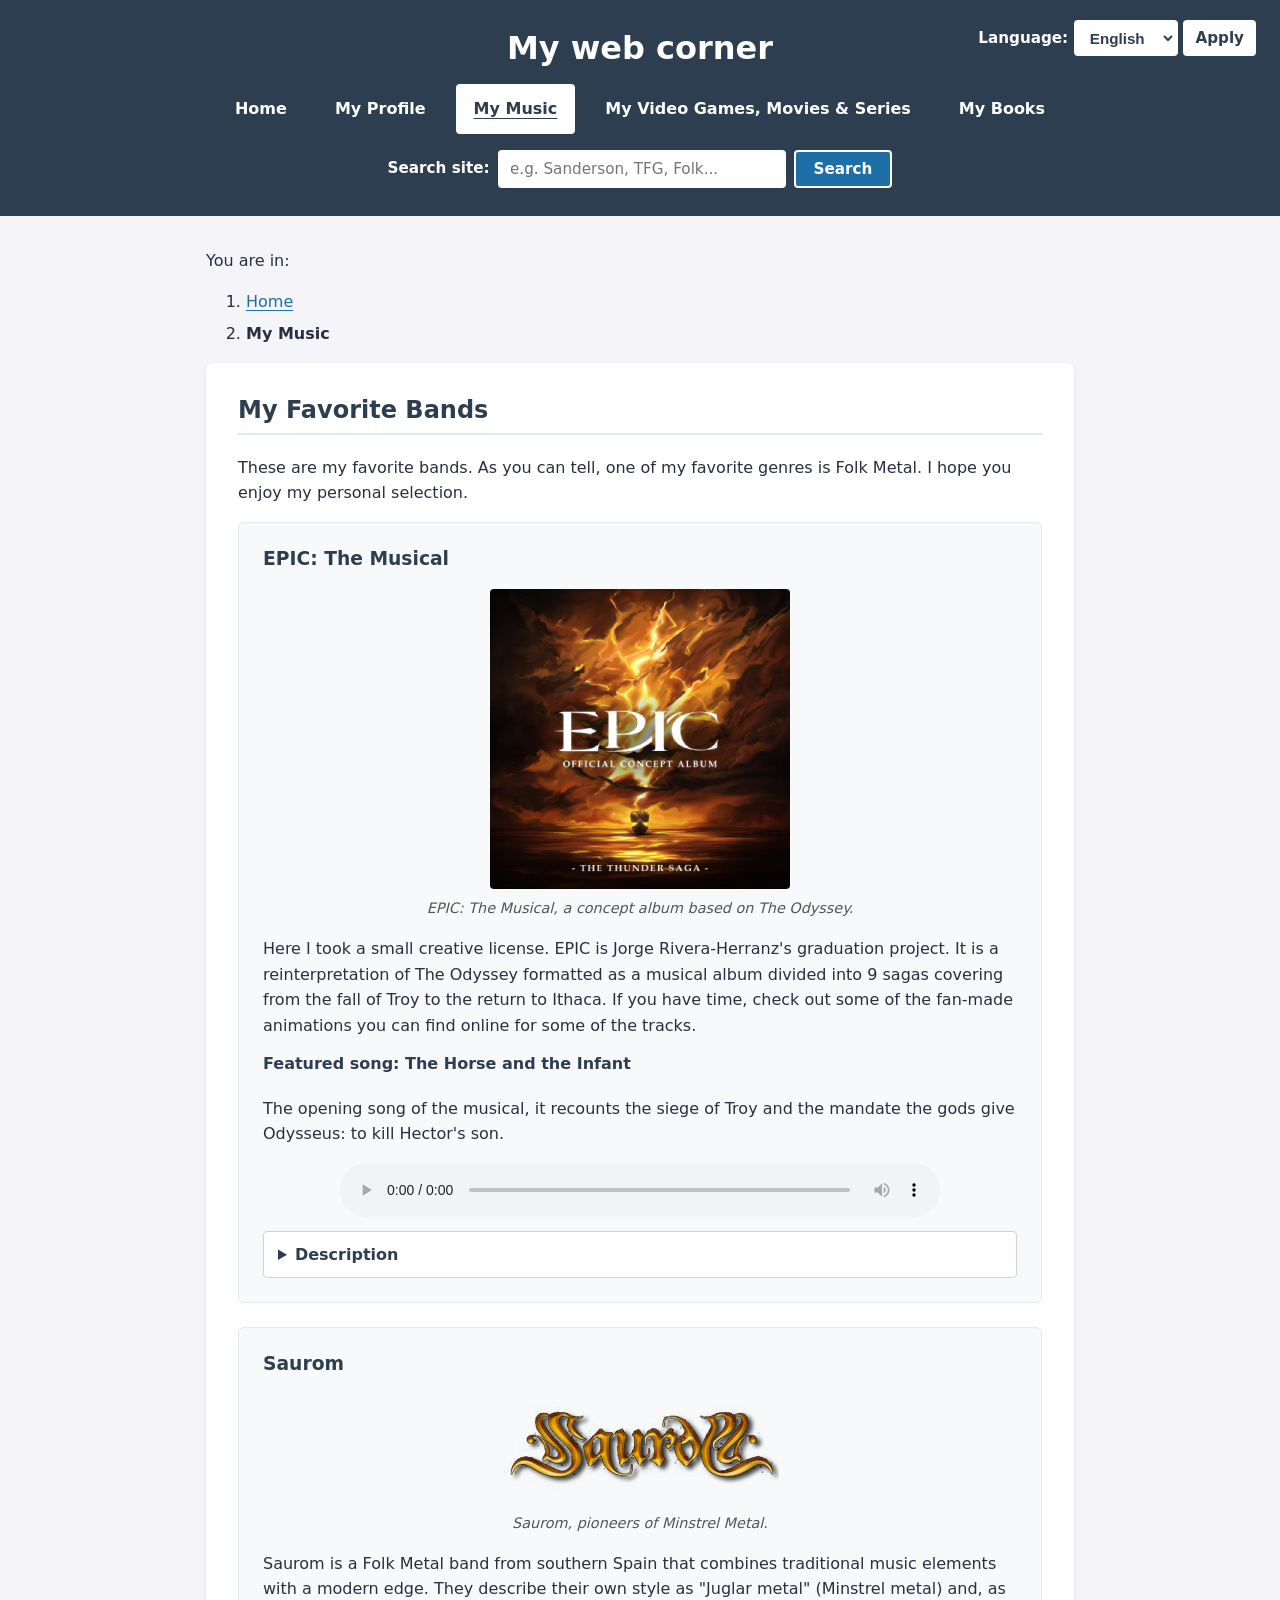
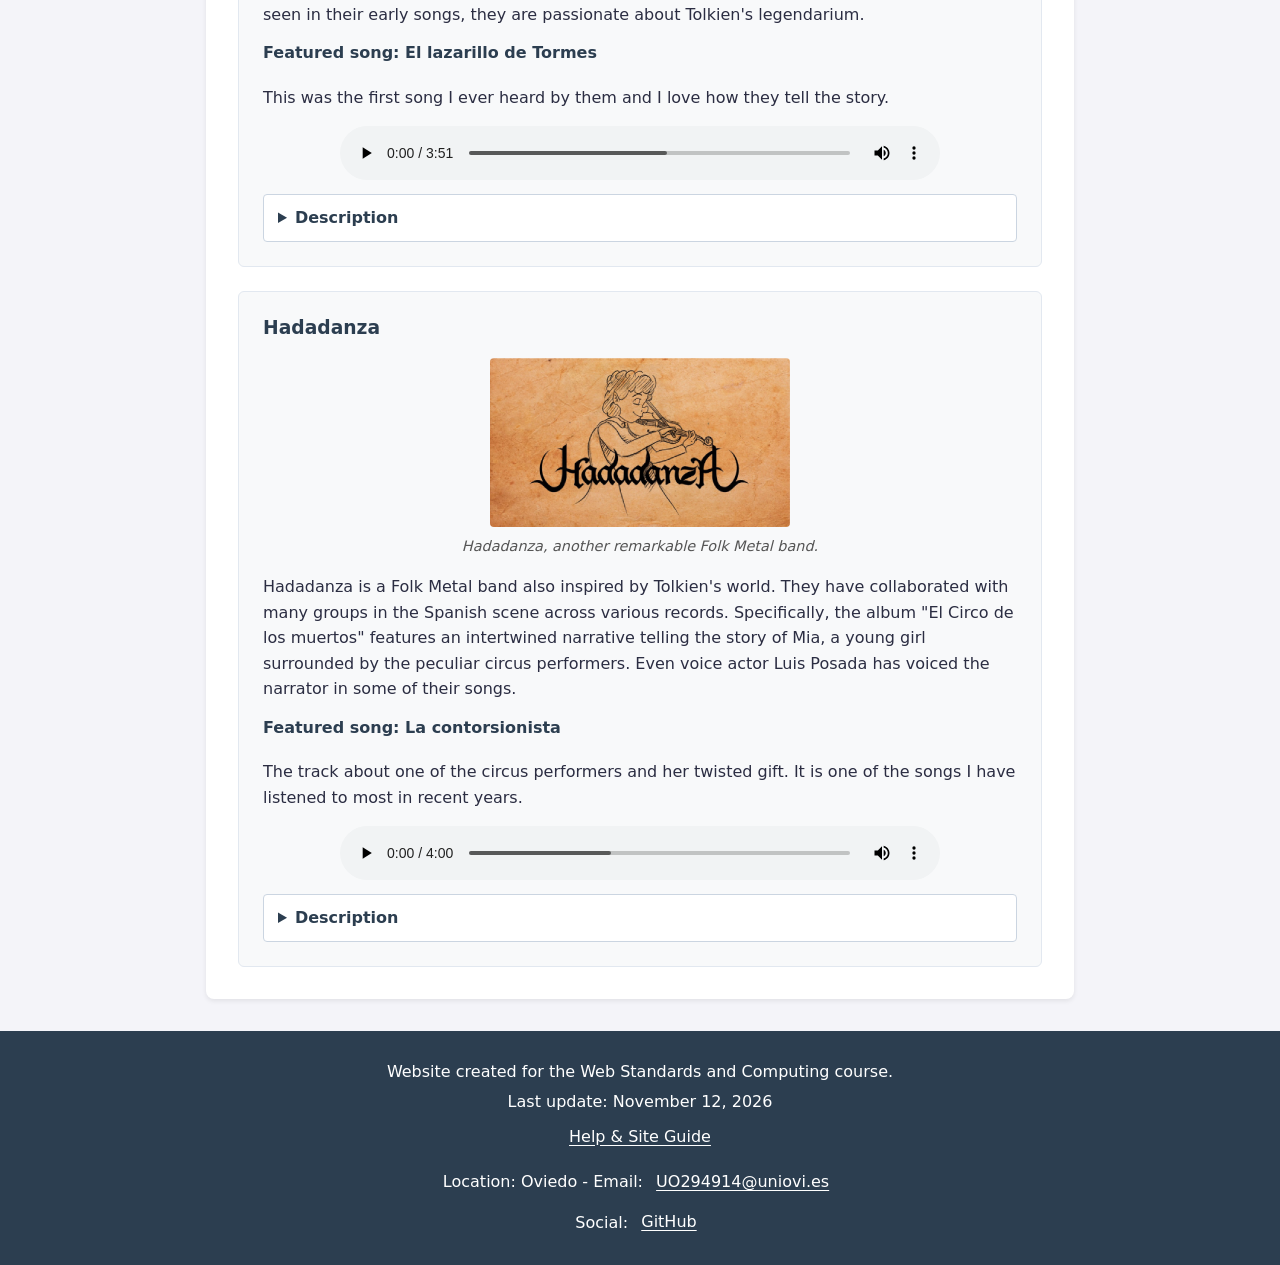
==== commit b01ad6ba: "Mejora de accesibilidad de acuerdo a informe TAW" ====
--- a/pagina-personal/audio.html
+++ b/pagina-personal/audio.html
@@ -19,7 +19,7 @@
     <a href="#contenido-principal" data-i18n="salto_contenido">Saltar al contenido</a>
     <header>
         <h1><a href="index.html" data-i18n="sitio_titulo">Mi rincón web</a></h1>
-        <nav aria-label="Navegación principal">
+        <nav aria-label="Navegación principal" data-i18n-aria="aria_nav_principal">
             <ul>
                 <li><a href="index.html" data-i18n="nav_inicio">Inicio</a></li>
                 <li><a href="profile.html" data-i18n="nav_perfil">Mi Perfil</a></li>
@@ -31,21 +31,22 @@
         <search>
             <form action="buscar.html" method="get">
                 <label for="campo-busqueda" data-i18n="buscar_label">Buscar en el sitio:</label>
-                <input type="search" id="campo-busqueda" name="q" placeholder="Ej. Sanderson, TFG, Folk..." required data-i18n-placeholder="buscar_placeholder">
+                <input type="search" id="campo-busqueda" name="q" placeholder="Ej. Sanderson, TFG, Folk..." title="Introduce una palabra clave para buscar en el sitio (por ejemplo: Sanderson, TFG, Folk)" required data-i18n-placeholder="buscar_placeholder" data-i18n-title="buscar_ayuda_title">
                 <button type="submit" data-i18n="buscar_boton">Buscar</button>
             </form>
         </search>
-        <form action="#" method="get" aria-label="Selector de idioma">
+        <form action="#" method="get" aria-label="Selector de idioma" data-i18n-aria="aria_selector_idioma">
             <label for="selector-idioma" data-i18n="label_idioma">Idioma:</label>
             <select id="selector-idioma" name="idioma">
                 <option value="es">Español</option>
                 <option value="en">English</option>
             </select>
+            <button type="submit" data-i18n="boton_idioma">Aplicar</button>
         </form>
     </header>
 
     <main id="contenido-principal">
-        <nav aria-label="Migas de pan">
+        <nav aria-label="Migas de pan" data-i18n-aria="aria_migas_pan">
             <p data-i18n="migas_estas_en">Estás en:</p>
             <ol>
                 <li><a href="index.html" data-i18n="nav_inicio">Inicio</a></li>
@@ -122,7 +123,7 @@
         <p><a href="ayuda.html" data-i18n="footer_ayuda">Ayuda y Guía del Sitio</a></p>
         <address>
             <p data-i18n="footer_contacto">Ubicación: Oviedo - Email: <a href="mailto:UO294914@uniovi.es">UO294914@uniovi.es</a></p>
-            <p data-i18n="footer_redes">Redes: <a href="https://github.com/IgnacioLLA" target="_blank" rel="noopener noreferrer">GitHub</a></p>
+            <p data-i18n="footer_redes">Redes: <a href="https://github.com/IgnacioLLA">GitHub</a></p>
         </address>
     </footer>
     <script src="translations.js" defer></script>
--- a/pagina-personal/style.css
+++ b/pagina-personal/style.css
@@ -62,6 +62,7 @@
     text-align: center;
 }
 
+header form[data-i18n-aria="aria_selector_idioma"],
 header form[aria-label="Selector de idioma"] {
     display: inline-flex;
     flex-direction: row;
@@ -72,6 +73,7 @@
     width: auto;
 }
 
+header form[data-i18n-aria="aria_selector_idioma"] label,
 header form[aria-label="Selector de idioma"] label {
     font-size: 0.85rem;
     font-weight: 600;
@@ -80,6 +82,7 @@
     display: inline;
 }
 
+header form[data-i18n-aria="aria_selector_idioma"] select,
 header form[aria-label="Selector de idioma"] select {
     background-color: #ffffff;
     color: #2c3e50;
@@ -91,6 +94,31 @@
     cursor: pointer;
     min-height: 2rem;
     width: auto;
+}
+
+header form[data-i18n-aria="aria_selector_idioma"] button,
+header form[aria-label="Selector de idioma"] button {
+    background-color: #ffffff;
+    color: #2c3e50;
+    font-size: 0.85rem;
+    font-weight: 600;
+    padding: 0.25rem 0.5rem;
+    border: 0.125rem solid #ffffff;
+    border-radius: 0.25rem;
+    cursor: pointer;
+    min-height: 2rem;
+    width: auto;
+    transition: background-color 0.2s ease, color 0.2s ease;
+}
+
+header form[data-i18n-aria="aria_selector_idioma"] button:hover,
+header form[data-i18n-aria="aria_selector_idioma"] button:focus-visible,
+header form[aria-label="Selector de idioma"] button:hover,
+header form[aria-label="Selector de idioma"] button:focus-visible {
+    background-color: #2c3e50;
+    color: #ffffff;
+    outline: 0.125rem solid #ffffff;
+    outline-offset: 0.125rem;
 }
 
 header h1 {
@@ -680,6 +708,7 @@
         margin-bottom: 0;
     }
 
+    header form[data-i18n-aria="aria_selector_idioma"],
     header form[aria-label="Selector de idioma"] {
         position: absolute;
         top: 1.25rem;
@@ -688,16 +717,25 @@
         width: auto;
     }
 
+    header form[data-i18n-aria="aria_selector_idioma"] label,
     header form[aria-label="Selector de idioma"] label {
         font-size: 0.95rem;
     }
 
+    header form[data-i18n-aria="aria_selector_idioma"] select,
     header form[aria-label="Selector de idioma"] select {
         font-size: 0.95rem;
         padding: 0.35rem 0.625rem;
         min-height: 2.25rem;
     }
 
+    header form[data-i18n-aria="aria_selector_idioma"] button,
+    header form[aria-label="Selector de idioma"] button {
+        font-size: 0.95rem;
+        padding: 0.35rem 0.625rem;
+        min-height: 2.25rem;
+    }
+
     header nav ul {
         gap: 0.75rem;
     }
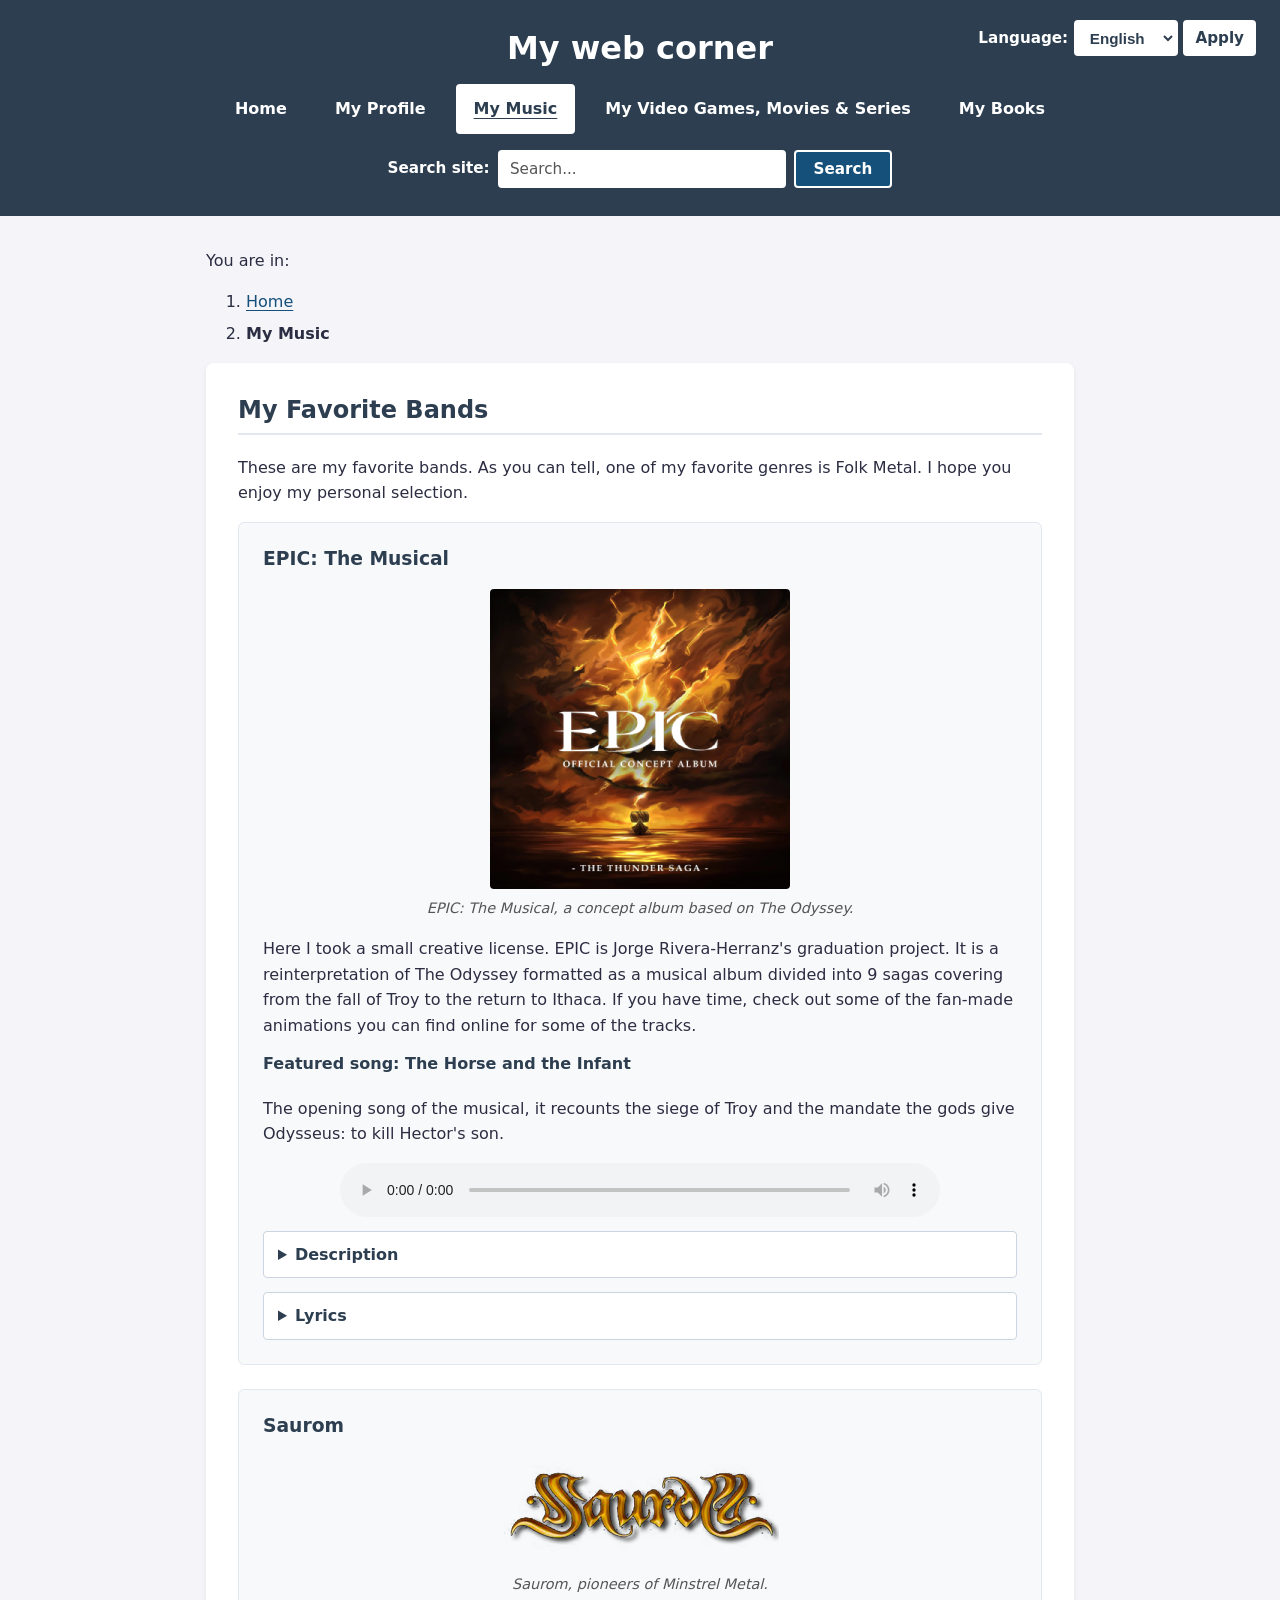
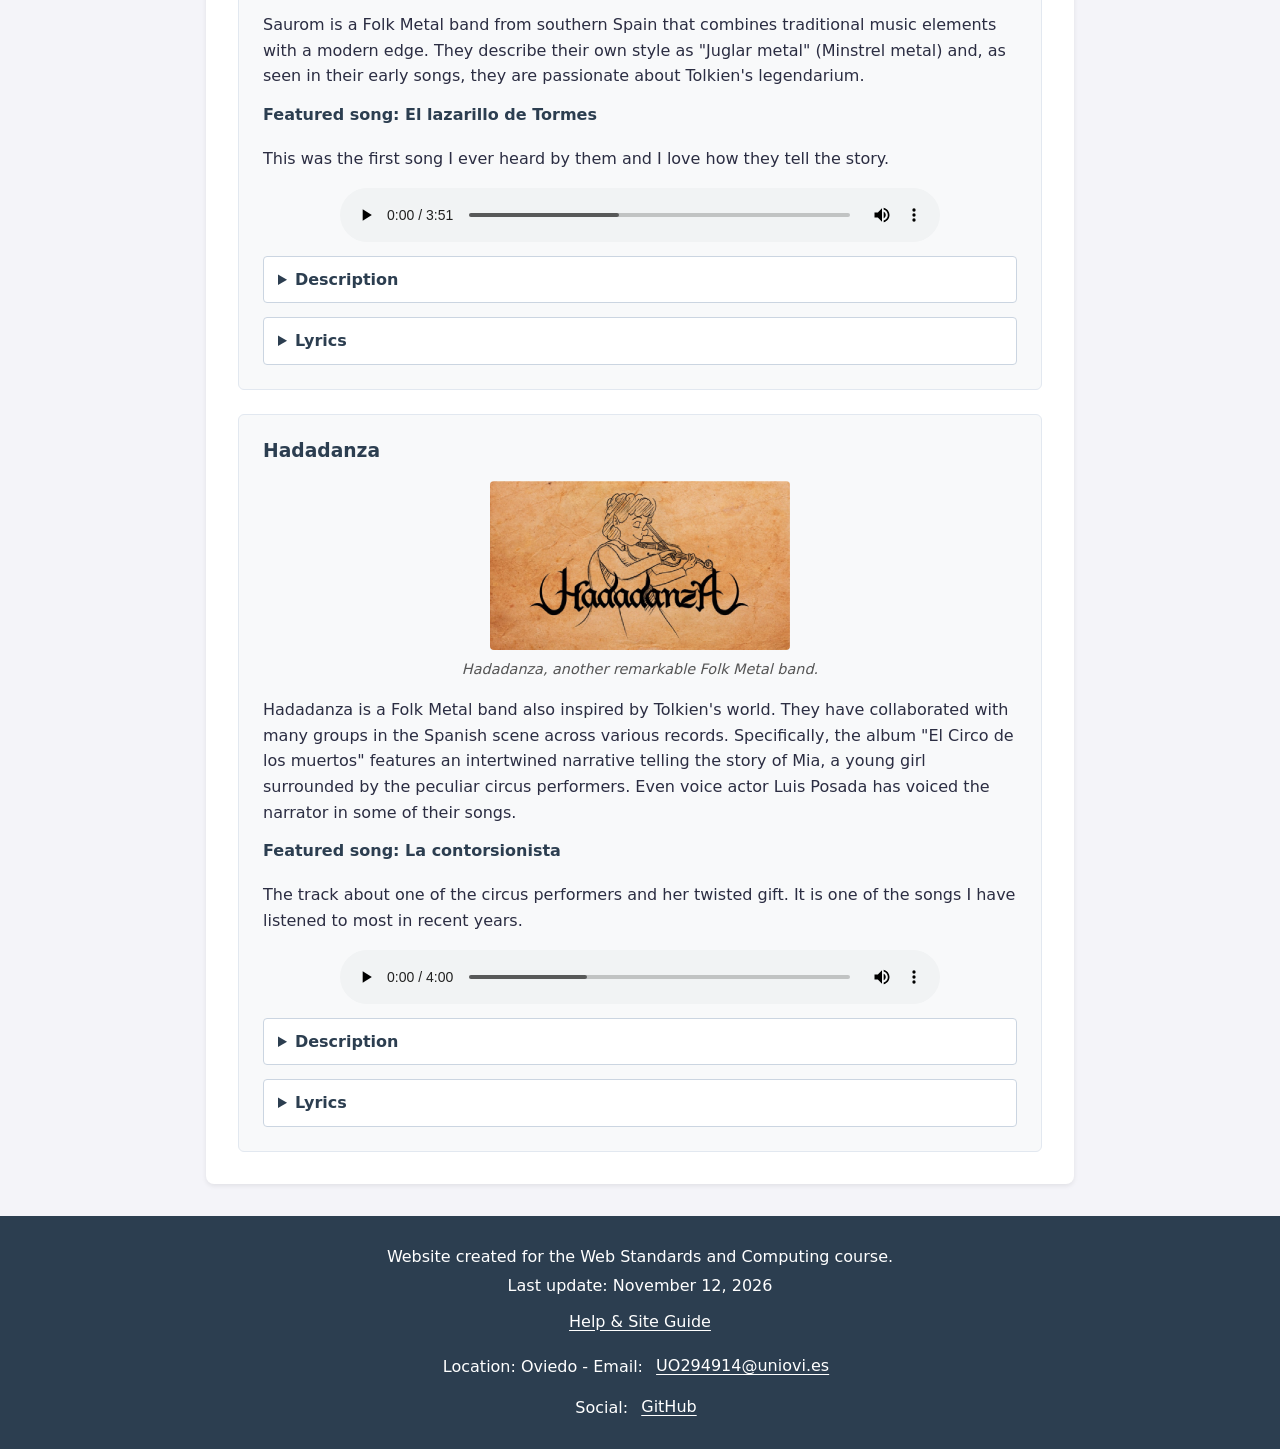
==== commit cbedf0c3: "Mejoras de accesibilidad transversales con TAW, AChecker y Wave Co-Authored-By: Claude Opus 5.5 <nor" ====
--- a/pagina-personal/audio.html
+++ b/pagina-personal/audio.html
@@ -16,7 +16,6 @@
     </script>
 </head>
 <body data-pagina="audio">
-    <a href="#contenido-principal" data-i18n="salto_contenido">Saltar al contenido</a>
     <header>
         <h1><a href="index.html" data-i18n="sitio_titulo">Mi rincón web</a></h1>
         <nav aria-label="Navegación principal" data-i18n-aria="aria_nav_principal">
@@ -31,7 +30,7 @@
         <search>
             <form action="buscar.html" method="get">
                 <label for="campo-busqueda" data-i18n="buscar_label">Buscar en el sitio:</label>
-                <input type="search" id="campo-busqueda" name="q" placeholder="Ej. Sanderson, TFG, Folk..." title="Introduce una palabra clave para buscar en el sitio (por ejemplo: Sanderson, TFG, Folk)" required data-i18n-placeholder="buscar_placeholder" data-i18n-title="buscar_ayuda_title">
+                <input type="search" id="campo-busqueda" name="q" placeholder="Buscar..." title="Introduce una palabra clave para buscar en el sitio (por ejemplo: Sanderson, TFG, Folk)" required data-i18n-placeholder="buscar_placeholder" data-i18n-title="buscar_ayuda_title">
                 <button type="submit" data-i18n="buscar_boton">Buscar</button>
             </form>
         </search>
@@ -45,7 +44,7 @@
         </form>
     </header>
 
-    <main id="contenido-principal">
+    <main>
         <nav aria-label="Migas de pan" data-i18n-aria="aria_migas_pan">
             <p data-i18n="migas_estas_en">Estás en:</p>
             <ol>
@@ -57,7 +56,7 @@
             <h2 data-i18n="audio_h2">Mis Bandas Favoritas</h2>
             <p data-i18n="audio_intro">Estas son mis bandas favoritas. Como podrás ver, uno de mis géneros favoritos es el Folk Metal. Espero que disfrutes de mi selección personal.</p>
 
-            <article id="epic">
+            <article>
                 <h3>EPIC: The Musical</h3>
                 <figure>
                     <img src="multimedia/photo/epic.png" alt="Logo de EPIC: The Musical" width="300" height="300" data-i18n-alt="audio_epic_alt">
@@ -74,9 +73,75 @@
                     <summary data-i18n="audio_desc_summary">Descripción</summary>
                     <p data-i18n="audio_epic_desc_p">Fragmento de <cite>The Horse and the Infant</cite>, tema de apertura de <cite>EPIC: The Musical</cite>. Pieza narrativa sobre el asedio de Troya y la encrucijada que los dioses plantean a Odiseo respecto al hijo de Héctor.</p>
                 </details>
+                <details>
+                    <summary data-i18n="audio_letra_summary">Letra</summary>
+                    <p lang="en">Alright, my brothers, listen closely<br>
+                    Tonight, we make the Trojans pay<br>
+                    Ten years of war, they've killed us slowly<br>
+                    But now we'll be the ones who slay</p>
+                    <p lang="en">Think of your wives and your children<br>
+                    Your families wonder where you've been<br>
+                    They're growing old and yet you're still here<br>
+                    Do what I say, and you'll see them again (yes, sir!)</p>
+                    <p lang="en">Diomedes will lead the charge<br>
+                    Agamemnon will flank the guards<br>
+                    Menelaus will let our mates<br>
+                    Through the gates to take the whole city at large</p>
+                    <p lang="en">Teucer will shoot any ambush attack<br>
+                    And little Ajax will stay back<br>
+                    Nestor, secure Helen and protect her<br>
+                    Neo, avenge your father, kill the brothers of Hector (yes, sir!)</p>
+                    <p lang="en">Find that inner strength now (whoo!)<br>
+                    Use that well of pride (whoo!)<br>
+                    Fight through every pain now (whoo!)<br>
+                    Ask yourself inside</p>
+                    <p lang="en">What do you live for? What do you try for?<br>
+                    What do you wish for? What do you fight for?<br>
+                    (What do you live for? What do you try for?)<br>
+                    (What do you wish for? What do you fight for?)</p>
+                    <p lang="en">Penelope<br>
+                    Penelope<br>
+                    And Telemachus<br>
+                    I fight for us<br>
+                    I fight for us</p>
+                    <p lang="en">(What do you live for?) Penelope<br>
+                    (What do you try for?) Telemachus<br>
+                    (What do you wish for?) I'm on my way<br>
+                    (What do you fight for?) Attack!</p>
+                    <p lang="en">Who was that?<br>
+                    A vision<br>
+                    Of what is to come, cannot be outrun<br>
+                    Can only be dealt with right here and now<br>
+                    Tell me how<br>
+                    I don't think you're ready</p>
+                    <p lang="en">A mission to kill someone's son<br>
+                    A foe who won't run<br>
+                    Unlike anyone you have faced before<br>
+                    Say no more<br>
+                    I know that I'm ready<br>
+                    (I don't think you're ready)</p>
+                    <p lang="en">It's just an infant<br>
+                    It's just a boy<br>
+                    What sort of imminent threat does he pose, that I cannot avoid?</p>
+                    <p lang="en">This is the son of none other than Troy's very own Prince Hector<br>
+                    Know that he will grow from a boy to an avenger<br>
+                    One fueled with rage as you're consumed by age<br>
+                    If you don't end him now, you'll have no one left to save</p>
+                    <p lang="en">You can say goodbye to (Penelope)<br>
+                    You can say goodbye to (Penelope)</p>
+                    <p lang="en">I could raise him as my own (he will burn your house and throne)<br>
+                    Or send him far away from home (he'll find you wherever you go)<br>
+                    Make sure his past is never known (the gods will make him know)<br>
+                    I'd rather bleed for ya (he's bringing you)<br>
+                    Down on my knees for ya<br>
+                    I'm begging please (oh, this is the will of the gods)</p>
+                    <p lang="en">Please don't make me do this, don't make me do this<br>
+                    The blood on your hands is something you won't lose<br>
+                    All you can choose is whose</p>
+                </details>
             </article>
             
-            <article id="saurom">
+            <article>
                 <h3>Saurom</h3>
                 <figure>
                     <img src="multimedia/photo/saurom.png" alt="Logo de Saurom" width="277" height="109" loading="lazy" data-i18n-alt="audio_saurom_alt">
@@ -93,9 +158,46 @@
                     <summary data-i18n="audio_desc_summary">Descripción</summary>
                     <p data-i18n="audio_saurom_desc_p">Fragmento de <cite>El lazarillo de Tormes</cite>, de Saurom. Canción de Folk Metal ("Juglar metal") con instrumentación tradicional y guitarra eléctrica centrada en la narración de la obra picaresca.</p>
                 </details>
+                <details>
+                    <summary data-i18n="audio_letra_summary">Letra</summary>
+                    <p lang="es">En la ribera del río Tormes fui criado<br>
+                    En un ambiente hostil sobreviví robando<br>
+                    Mi pobre triste madre me entregó a un ciego<br>
+                    Que será mi amo y yo sus manos</p>
+                    <p lang="es">La picaresca se adueñó de nuestras vidas<br>
+                    Una vida tan cruel donde no había salida<br>
+                    El viejo me enseñó el arte del engaño<br>
+                    Me sentí más fuerte cada día</p>
+                    <p lang="es">La vida es una batalla<br>
+                    La suerte que hay que vencer<br>
+                    Y cuando ataca el hambre ya no hay nada que perder<br>
+                    El ciego y el escudero<br>
+                    El fraile o el alguacil<br>
+                    Jamás me dieron a cambio tanto como yo les di</p>
+                    <p lang="es">Entre limosnas mendigaba por las calles<br>
+                    Con la avaricia de quien nunca se complace<br>
+                    Dejé a mis amos porque no creía en milagros<br>
+                    Me compré una espada y todo en vano<br>
+                    Seguí el camino que siguen los fracasados<br>
+                    Pero encontré un que hacer, me hice un hombre honrado<br>
+                    El cuento me quiso casar con la princesa<br>
+                    Pero siempre amé a la sirvienta</p>
+                    <p lang="es">La vida es una batalla<br>
+                    La suerte que hay que vencer<br>
+                    Y cuando ataca el hambre ya no hay nada que perder<br>
+                    El ciego y el escudero<br>
+                    El fraile o el alguacil<br>
+                    Jamás me dieron a cambio tanto como yo les di</p>
+                    <p lang="es">Y ahora los libros cuentan mi vida<br>
+                    Para la historia fui un perdedor<br>
+                    Un pillo sin futuro, un tunante, un pobre ladrón<br>
+                    Pero luché contra la miseria<br>
+                    De un siglo de oro que se olvidó<br>
+                    Que lo que no te mata, te hace fuerte y pon el corazón</p>
+                </details>
             </article>
 
-            <article id="hadadanza">
+            <article>
                 <h3>Hadadanza</h3>
                 <figure>
                     <img src="multimedia/photo/hadadanza.png" alt="Logo de Hadadanza" width="300" height="169" loading="lazy" data-i18n-alt="audio_hadadanza_alt">
@@ -111,6 +213,73 @@
                 <details>
                     <summary data-i18n="audio_desc_summary">Descripción</summary>
                     <p data-i18n="audio_hadadanza_desc_p">Fragmento de <cite>La contorsionista</cite>, de Hadadanza. Tema de Folk Metal perteneciente al álbum conceptual <cite>El Circo de los muertos</cite>, sobre uno de los personajes del circo que rodea a Mia.</p>
+                </details>
+                <details>
+                    <summary data-i18n="audio_letra_summary">Letra</summary>
+                    <p lang="es">Como espejos amargos<br>
+                    Sus ojos sin fe brillaban.<br>
+                    Postrada en su cama<br>
+                    Era estatua de oscuro cantil.</p>
+                    <p lang="es">Todas las maravillas,<br>
+                    Que su cuerpo pudiera crear<br>
+                    Quedaban tan solo en un sueño<br>
+                    Que tampoco podría soñar.</p>
+                    <p lang="es">Si he de vivir<br>
+                    En una jaula de huesos sin llave,<br>
+                    ¡Hoy por piedad!<br>
+                    Quiero caminar por fin lejos de mí.</p>
+                    <p lang="es">Hoy la muerte vino visitar<br>
+                    Y a su son la hizo bailar,<br>
+                    Disolviendo con su tacto<br>
+                    Cada hueso a su compás.<br>
+                    Es la sombra en el telón,<br>
+                    La belleza y el horror.<br>
+                    Contorsionista de mil formas<br>
+                    Que desfiguradas son.</p>
+                    <p lang="es">Como veneno en mi sangre<br>
+                    De piedra se alimentaba,<br>
+                    Y envuelta en tinieblas<br>
+                    Mi alma reptó hacia la luz.</p>
+                    <p lang="es">De una tela de araña<br>
+                    Su encanto volvía a brotar.<br>
+                    Flor muerta devuelta a la vida,<br>
+                    ¡A este circo vas a impresionar!</p>
+                    <p lang="es">La devoción por poder transformar mi lamento,<br>
+                    En gran ilusión.<br>
+                    Sombríos aplausos, mi fiel ovación.</p>
+                    <p lang="es">Hoy la muerte vino visitar<br>
+                    Y a su son la hizo bailar,<br>
+                    Disolviendo con su tacto<br>
+                    Cada hueso a su compás.<br>
+                    Es la sombra en el telón,<br>
+                    La belleza y el horror.<br>
+                    Contorsionista de mil formas<br>
+                    Que desfiguradas son.</p>
+                    <p lang="es">Hoy la muerte vino visitar<br>
+                    Y a su son la hizo bailar,<br>
+                    Disolviendo con su tacto<br>
+                    Cada hueso a su compás.<br>
+                    Es la sombra en el telón,<br>
+                    La belleza y el horror.<br>
+                    Contorsionista de mil formas<br>
+                    Que desfiguradas son.</p>
+                    <p lang="es">Hoy la muerte vino visitar<br>
+                    Y a su son la hizo bailar,<br>
+                    Disolviendo con su tacto<br>
+                    Cada hueso a su compás.<br>
+                    Es la sombra en el telón,<br>
+                    La belleza y el horror.<br>
+                    Contorsionista de mil formas<br>
+                    Que desfiguradas son.</p>
+                    <p lang="es">Hoy la muerte vino visitar,<br>
+                    (Hoy la muerte vino a visitar,)<br>
+                    Cada hueso a su compás.<br>
+                    (Cada hueso a su compás.)</p>
+                    <p lang="es">Soy deseo fantasmal,<br>
+                    Soy pesadilla y esplendor.<br>
+                    Contorsionista que sin huesos<br>
+                    Muerta vivo en mi función.<br>
+                    (Vive en su función)</p>
                 </details>
             </article>
 
--- a/pagina-personal/style.css
+++ b/pagina-personal/style.css
@@ -11,12 +11,12 @@
 }
 
 a {
-    color: #1d6fa5;
+    color: #14507a;
     text-underline-offset: 0.2em;
 }
 
 a:hover {
-    color: #155885;
+    color: #0e3a5a;
 }
 
 mark {
@@ -35,24 +35,6 @@
 select:focus-visible {
     outline: 0.1875rem solid #f39c12;
     outline-offset: 0.125rem;
-}
-
-body > a[href="#contenido-principal"] {
-    position: fixed;
-    top: 0.75rem;
-    left: -9999px;
-    z-index: 1000;
-    background-color: #ffffff;
-    color: #2c3e50;
-    padding: 0.625rem 1rem;
-    border-radius: 0.25rem;
-    font-weight: 700;
-    text-decoration: none;
-    box-shadow: 0 0.25rem 0.75rem rgba(0, 0, 0, 0.25);
-}
-
-body > a[href="#contenido-principal"]:focus {
-    left: 0.75rem;
 }
 
 header {
@@ -227,6 +209,11 @@
     margin-bottom: 0.25rem;
 }
 
+header search input[type="search"]::placeholder {
+    color: #555555;
+    opacity: 1;
+}
+
 header search input[type="search"] {
     flex: 1 1 10rem;
     min-width: 0;
@@ -246,7 +233,7 @@
     padding: 0.4rem 1.125rem;
     font-size: 0.95rem;
     font-weight: 700;
-    background-color: #1d6fa5;
+    background-color: #14507a;
     color: #ffffff;
     border: 0.125rem solid #ffffff;
     border-radius: 0.25rem;
@@ -374,7 +361,7 @@
 
 section[aria-labelledby="resumen-secciones"] ul,
 section > ol,
-section[aria-labelledby="referencias-avales"] ul {
+section[data-i18n-aria="profile_ref_h3"] ul {
     list-style: none;
     padding-left: 0;
     margin: 0;
@@ -384,12 +371,12 @@
 }
 
 section[aria-labelledby="resumen-secciones"] li,
-section[aria-labelledby="referencias-avales"] li {
+section[data-i18n-aria="profile_ref_h3"] li {
     margin-bottom: 0;
 }
 
 section[aria-labelledby="resumen-secciones"] article,
-section[aria-labelledby="referencias-avales"] article {
+section[data-i18n-aria="profile_ref_h3"] article {
     height: 100%;
     box-sizing: border-box;
     margin-bottom: 0;
@@ -398,7 +385,7 @@
 section > ol li {
     background-color: #f8f9fa;
     border: 0.0625rem solid #e2e8f0;
-    border-left: 0.25rem solid #1d6fa5;
+    border-left: 0.25rem solid #14507a;
     border-radius: 0.375rem;
     padding: 0.875rem 1rem;
     margin-bottom: 0;
@@ -429,11 +416,11 @@
 }
 
 section > ol h4,
-section[aria-labelledby="referencias-avales"] h4 {
+section[data-i18n-aria="profile_ref_h3"] h4 {
     margin-bottom: 0.35rem;
 }
 
-section[aria-labelledby="referencias-avales"] address {
+section[data-i18n-aria="profile_ref_h3"] address {
     font-style: normal;
     font-size: 0.95rem;
     margin-top: 0.5rem;
@@ -544,7 +531,7 @@
 }
 
 button {
-    background-color: #1d6fa5;
+    background-color: #14507a;
     color: #ffffff;
     border: none;
     cursor: pointer;
@@ -555,34 +542,34 @@
 
 button:hover,
 button:focus-visible {
-    background-color: #155885;
+    background-color: #0e3a5a;
 }
 
 address {
     font-style: normal;
 }
 
-section#retroalimentacion address {
+main > section > address {
     background-color: #f8f9fa;
     border: 0.0625rem solid #e2e8f0;
-    border-left: 0.25rem solid #1d6fa5;
+    border-left: 0.25rem solid #14507a;
     border-radius: 0.375rem;
     padding: 1rem 1.25rem;
     margin: 1.25rem 0;
 }
 
-section#retroalimentacion address ul {
+main > section > address ul {
     list-style: none;
     padding-left: 0;
     margin: 0;
 }
 
-section#retroalimentacion address li {
+main > section > address li {
     margin-bottom: 0.5rem;
     font-size: 1rem;
 }
 
-section#retroalimentacion address li:last-child {
+main > section > address li:last-child {
     margin-bottom: 0;
 }
 
@@ -659,7 +646,7 @@
         padding: 0.75rem;
     }
 
-    section#retroalimentacion address {
+    main > section > address {
         padding: 0.875rem 0.75rem;
         margin: 1rem 0;
     }
@@ -762,7 +749,7 @@
     }
 
     section[aria-labelledby="resumen-secciones"] ul,
-    section[aria-labelledby="referencias-avales"] ul {
+    section[data-i18n-aria="profile_ref_h3"] ul {
         grid-template-columns: repeat(2, 1fr);
     }
 }
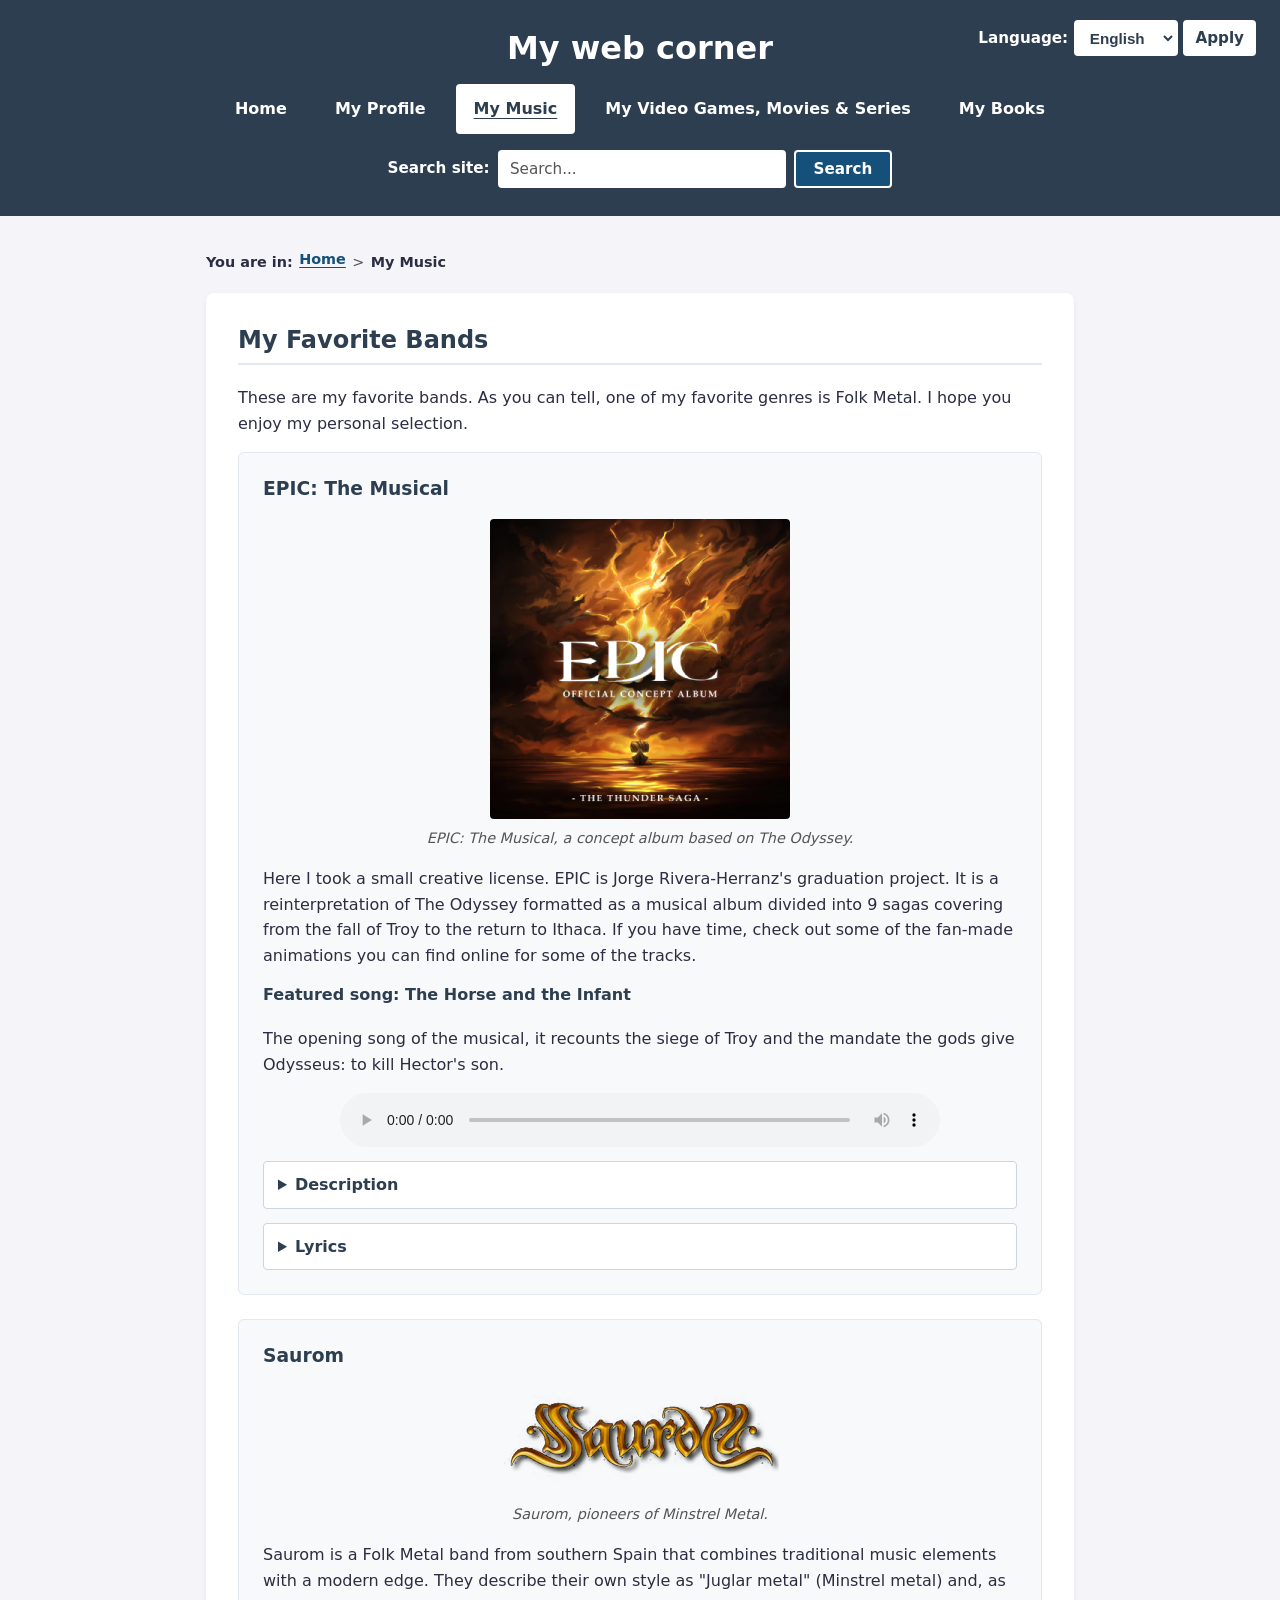
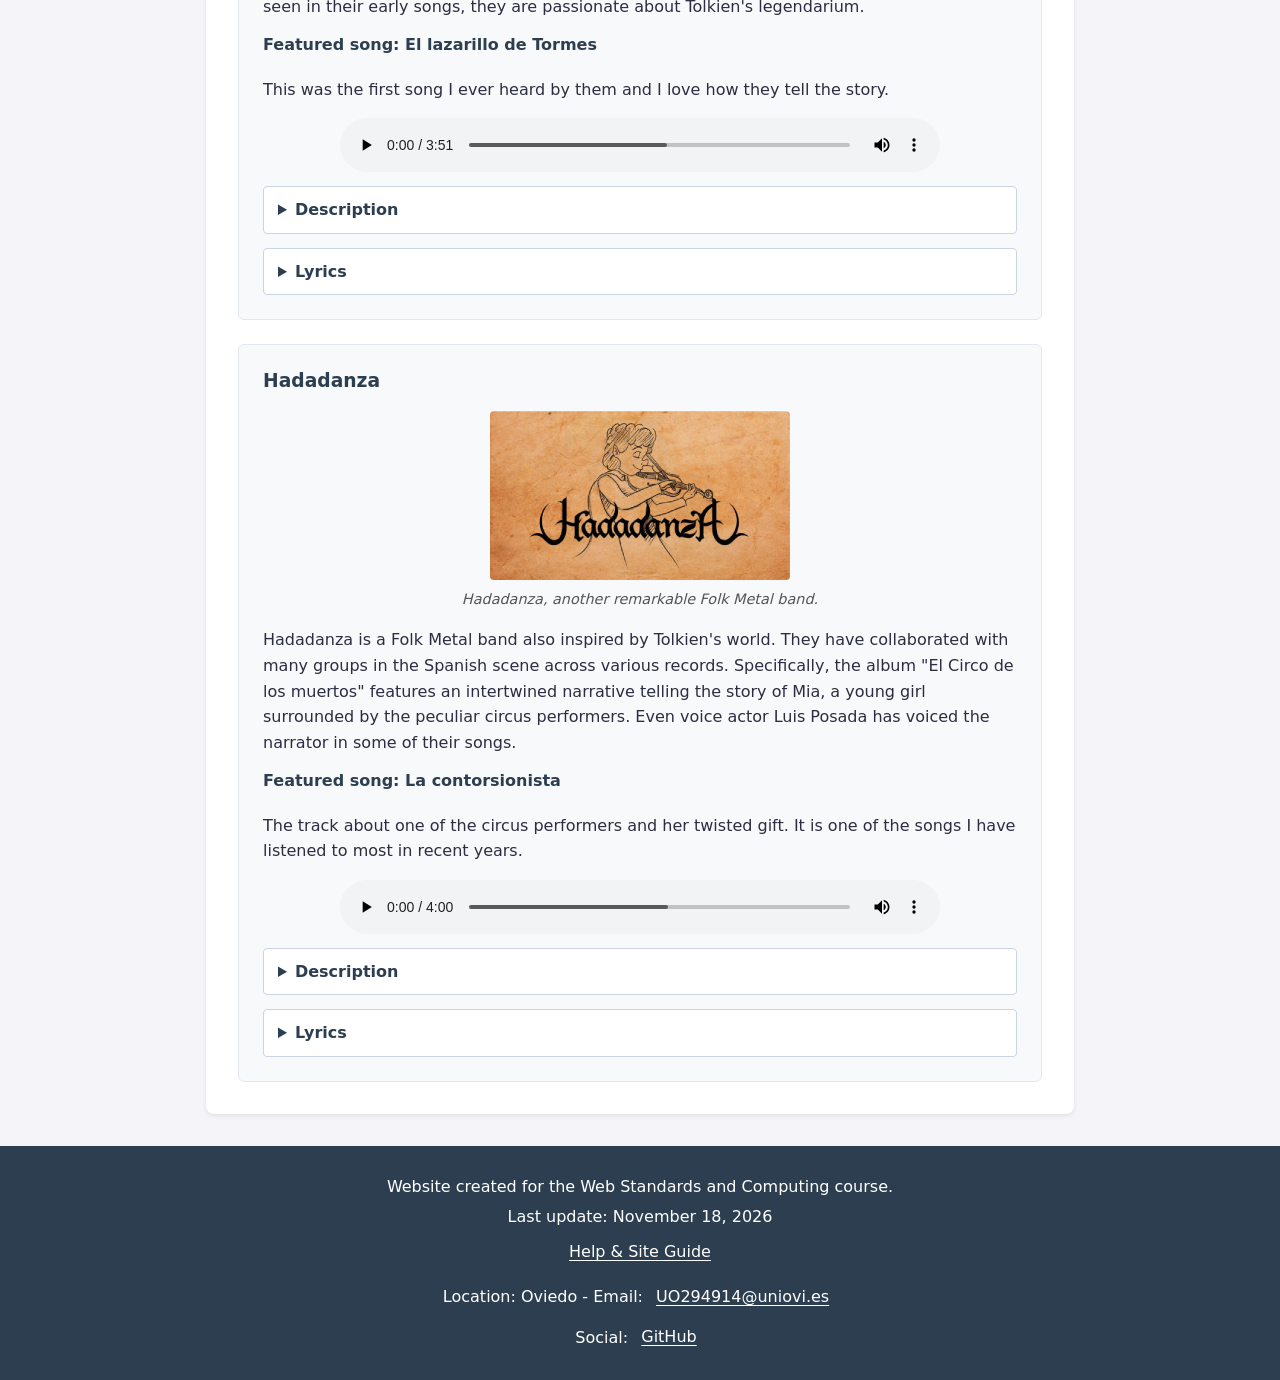
==== commit e61e5567: "Arreglado aviso del validador de HTML." ====
--- a/pagina-personal/audio.html
+++ b/pagina-personal/audio.html
@@ -7,7 +7,7 @@
     <meta name="description" content="Recopilación de mis bandas favoritas.">
     <link rel="icon" href="favicon.svg" type="image/svg+xml">
     <link rel="stylesheet" href="style.css">
-    <script type="text/javascript">
+    <script>
         (function(c,l,a,r,i,t,y){
             c[a]=c[a]||function(){(c[a].q=c[a].q||[]).push(arguments)};
             t=l.createElement(r);t.async=1;t.src="https://www.clarity.ms/tag/"+i;
@@ -288,7 +288,7 @@
 
     <footer>
         <p data-i18n="footer_asignatura">Sitio web creado para la asignatura de Estándares y Computación Web.</p>
-        <p data-i18n="footer_actualizacion">Última actualización: <time datetime="2026-11-12">12 de noviembre de 2026</time></p>
+        <p data-i18n="footer_actualizacion">Última actualización: <time datetime="2026-11-18">18 de noviembre de 2026</time></p>
         <p><a href="ayuda.html" data-i18n="footer_ayuda">Ayuda y Guía del Sitio</a></p>
         <address>
             <p data-i18n="footer_contacto">Ubicación: Oviedo - Email: <a href="mailto:UO294914@uniovi.es">UO294914@uniovi.es</a></p>
--- a/pagina-personal/style.css
+++ b/pagina-personal/style.css
@@ -258,7 +258,7 @@
     flex: 1;
 }
 
-nav[aria-label="Migas de pan"] {
+nav[data-i18n-aria="aria_migas_pan"] {
     display: flex;
     flex-wrap: wrap;
     align-items: center;
@@ -268,12 +268,12 @@
     color: #2b2d42;
 }
 
-nav[aria-label="Migas de pan"] p {
+nav[data-i18n-aria="aria_migas_pan"] p {
     margin: 0;
     font-weight: 600;
 }
 
-nav[aria-label="Migas de pan"] ol {
+nav[data-i18n-aria="aria_migas_pan"] ol {
     list-style: none;
     margin: 0;
     padding: 0;
@@ -283,19 +283,19 @@
     gap: 0.4rem;
 }
 
-nav[aria-label="Migas de pan"] li {
+nav[data-i18n-aria="aria_migas_pan"] li {
     display: inline-flex;
     align-items: center;
 }
 
-nav[aria-label="Migas de pan"] li + li::before {
+nav[data-i18n-aria="aria_migas_pan"] li + li::before {
     content: ">";
     margin-right: 0.4rem;
     color: #555555;
     font-weight: 400;
 }
 
-nav[aria-label="Migas de pan"] a {
+nav[data-i18n-aria="aria_migas_pan"] a {
     font-weight: 600;
 }
 
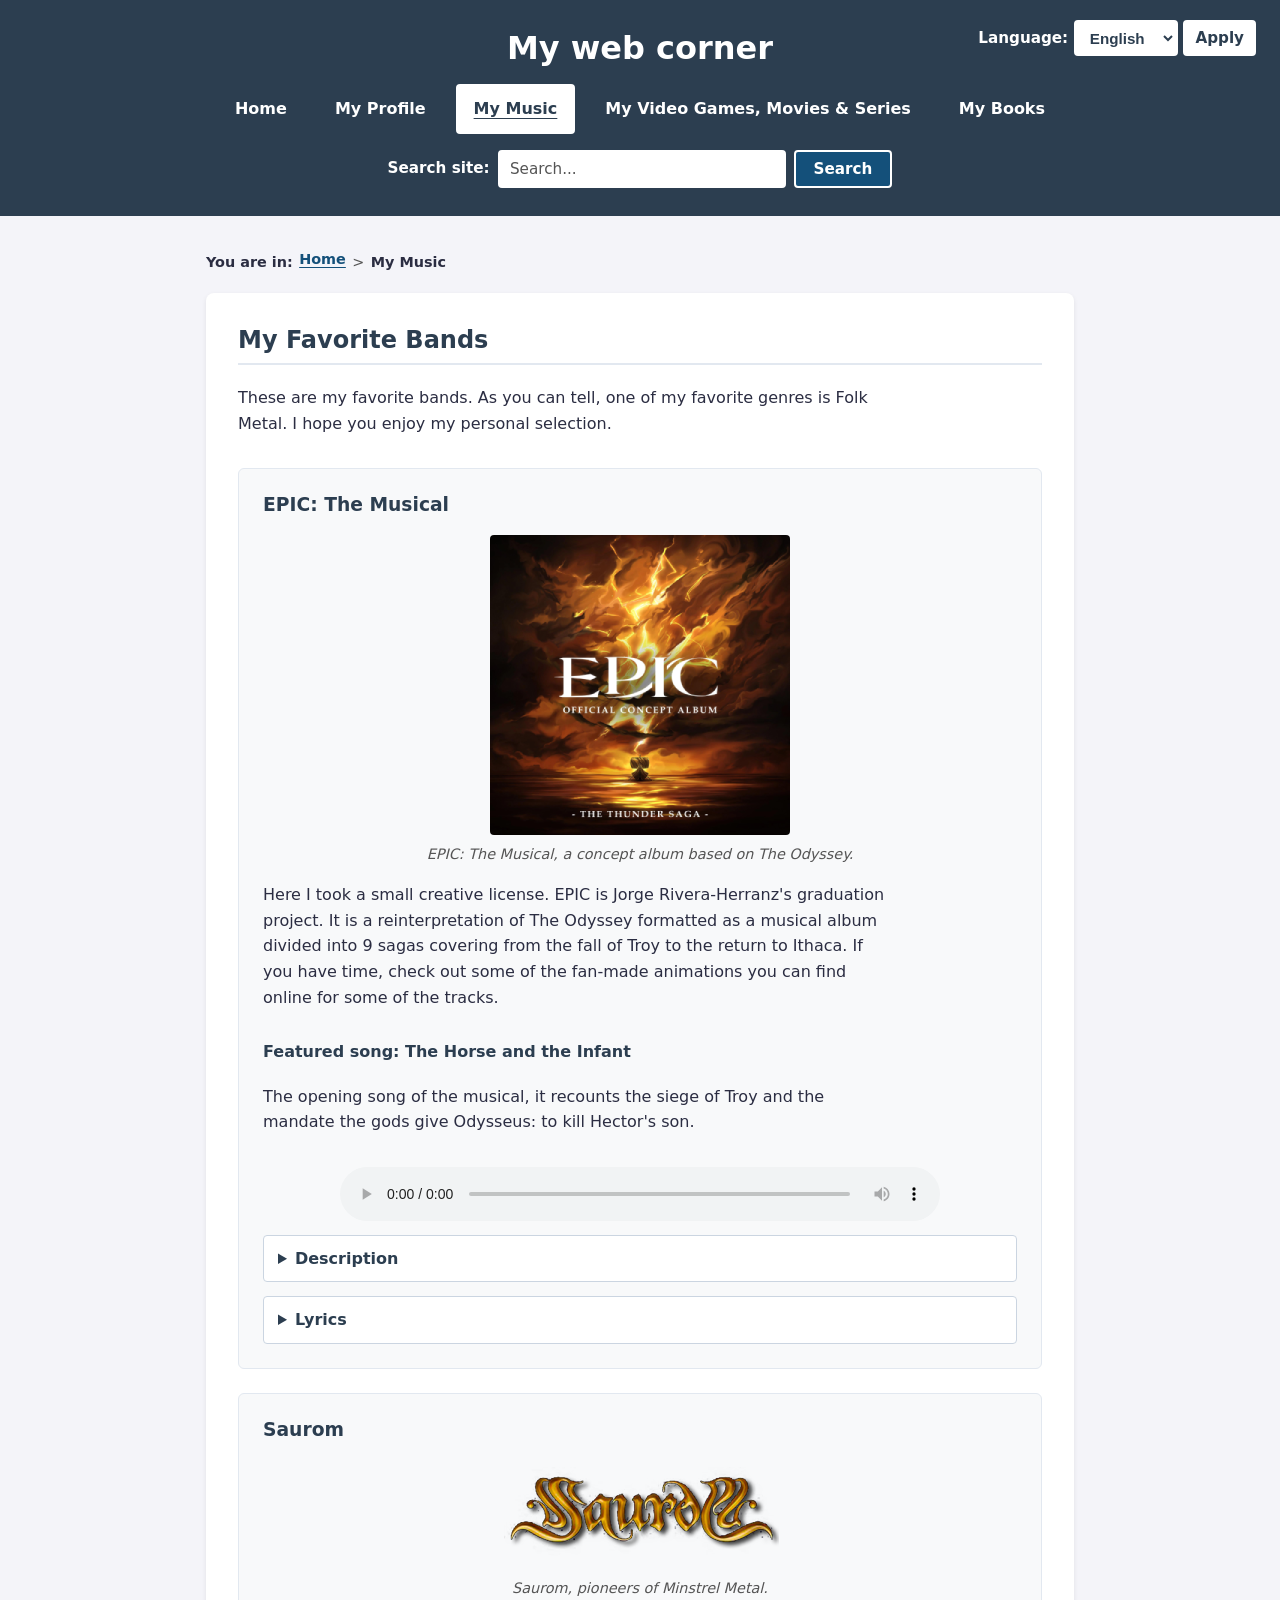
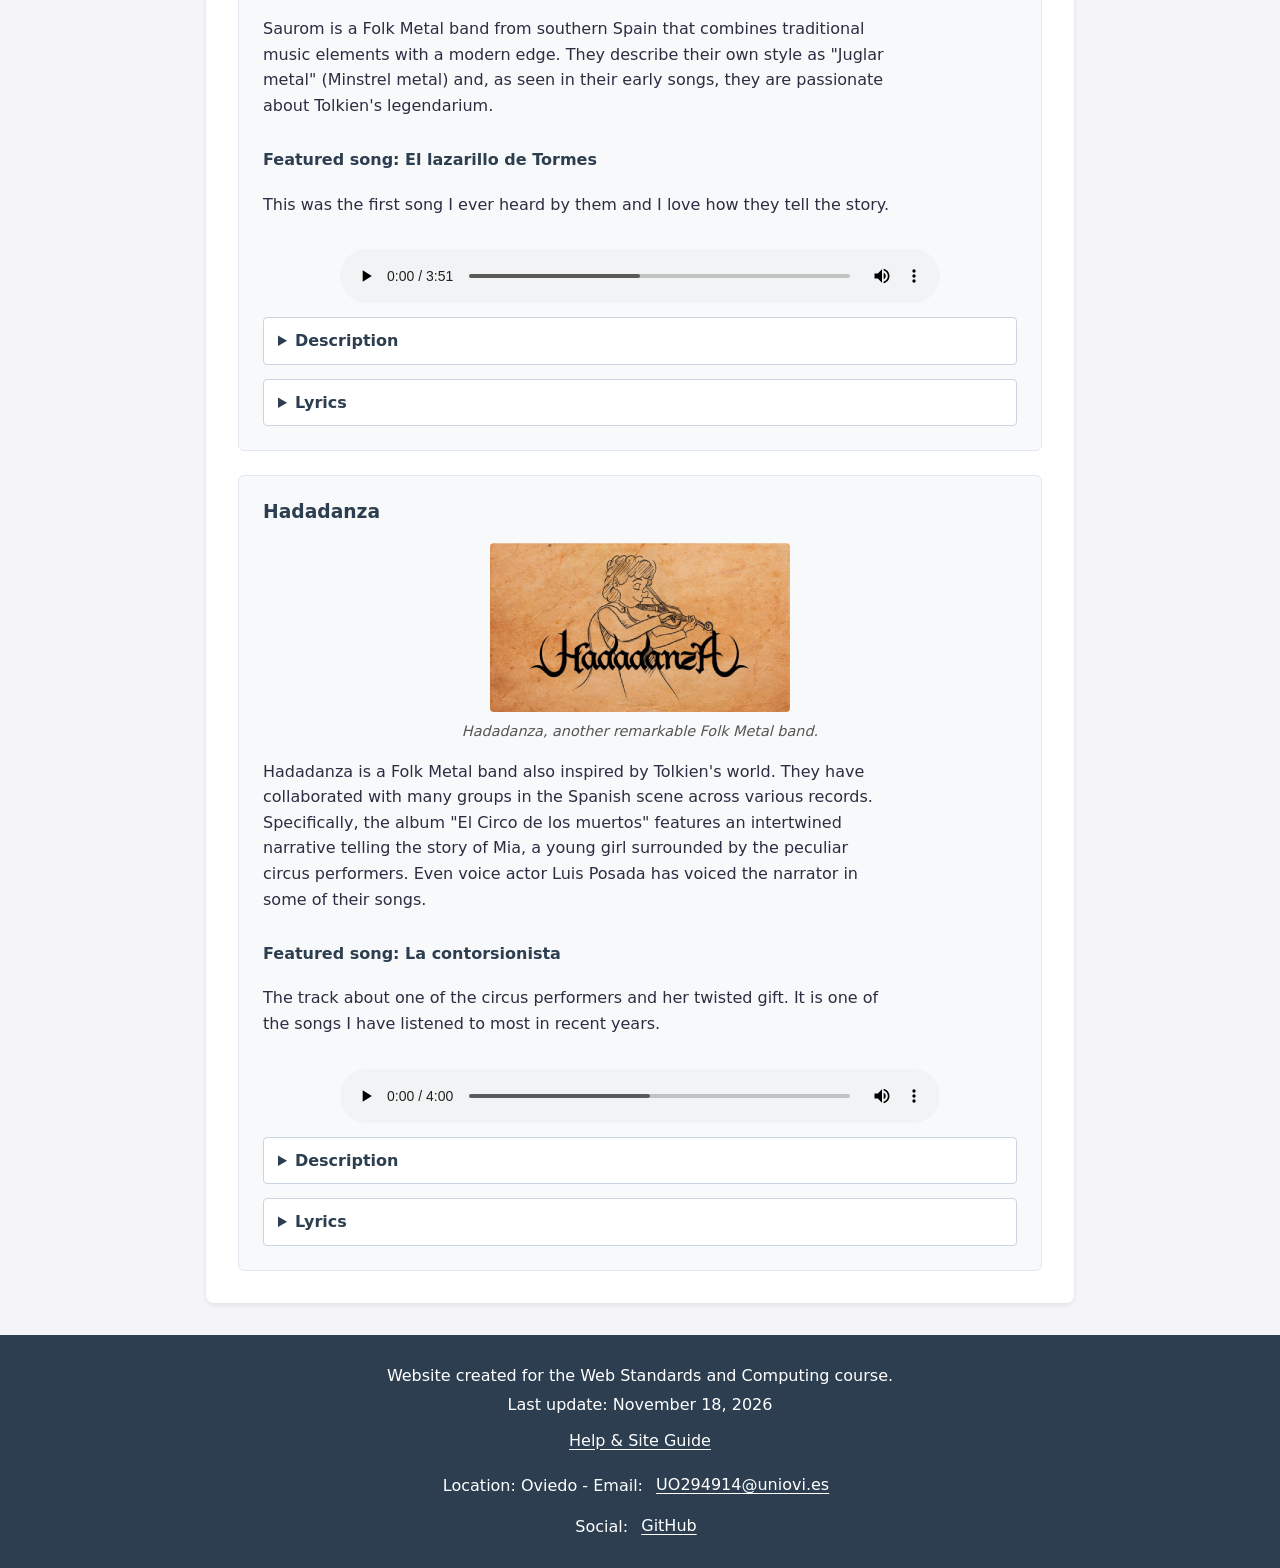
==== commit cf30e4a0: "Arreglo de últimos avisos manuales de accesibilidad." ====
--- a/pagina-personal/audio.html
+++ b/pagina-personal/audio.html
@@ -37,8 +37,8 @@
         <form action="#" method="get" aria-label="Selector de idioma" data-i18n-aria="aria_selector_idioma">
             <label for="selector-idioma" data-i18n="label_idioma">Idioma:</label>
             <select id="selector-idioma" name="idioma">
-                <option value="es">Español</option>
-                <option value="en">English</option>
+                <option value="es" lang="es">Español</option>
+                <option value="en" lang="en">English</option>
             </select>
             <button type="submit" data-i18n="boton_idioma">Aplicar</button>
         </form>
--- a/pagina-personal/style.css
+++ b/pagina-personal/style.css
@@ -336,6 +336,11 @@
 
 p {
     margin-top: 0;
+    margin-bottom: 2em;
+}
+
+main p {
+    max-width: 62ch;
 }
 
 p:last-child {
